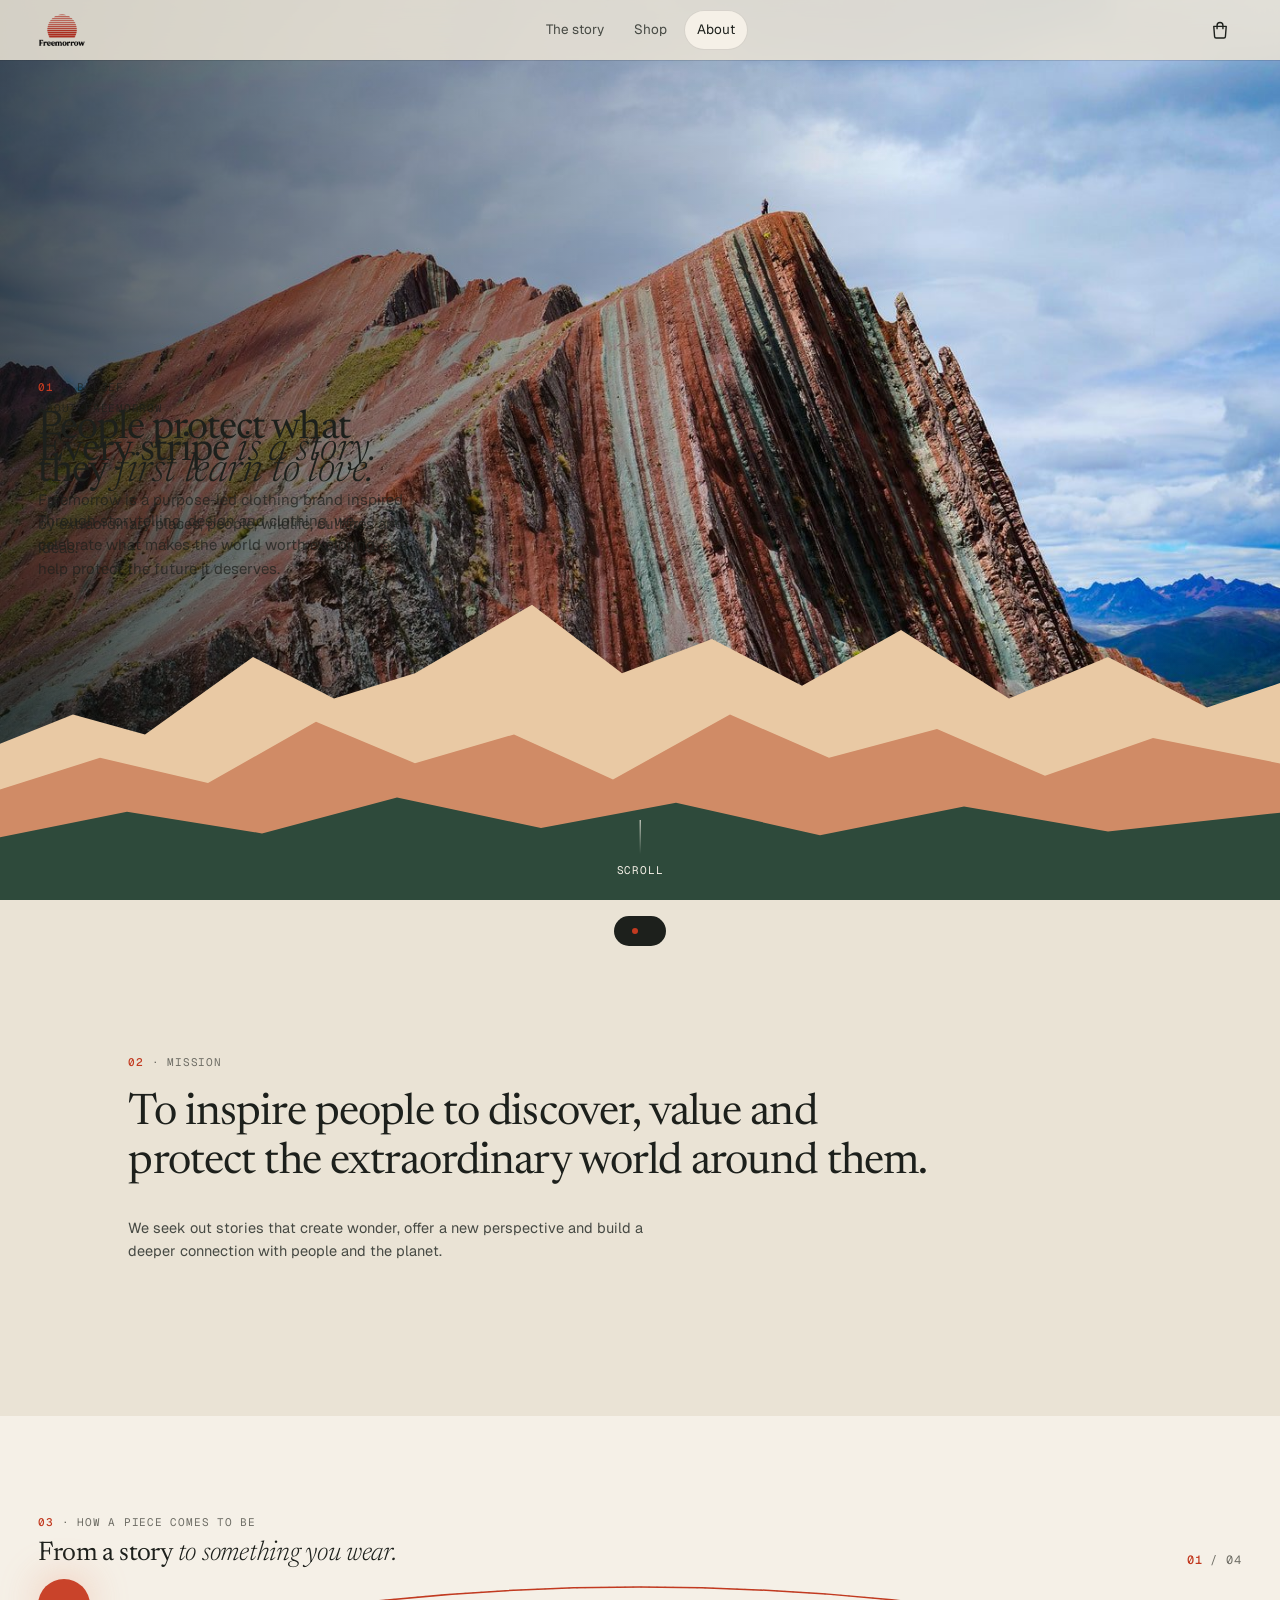
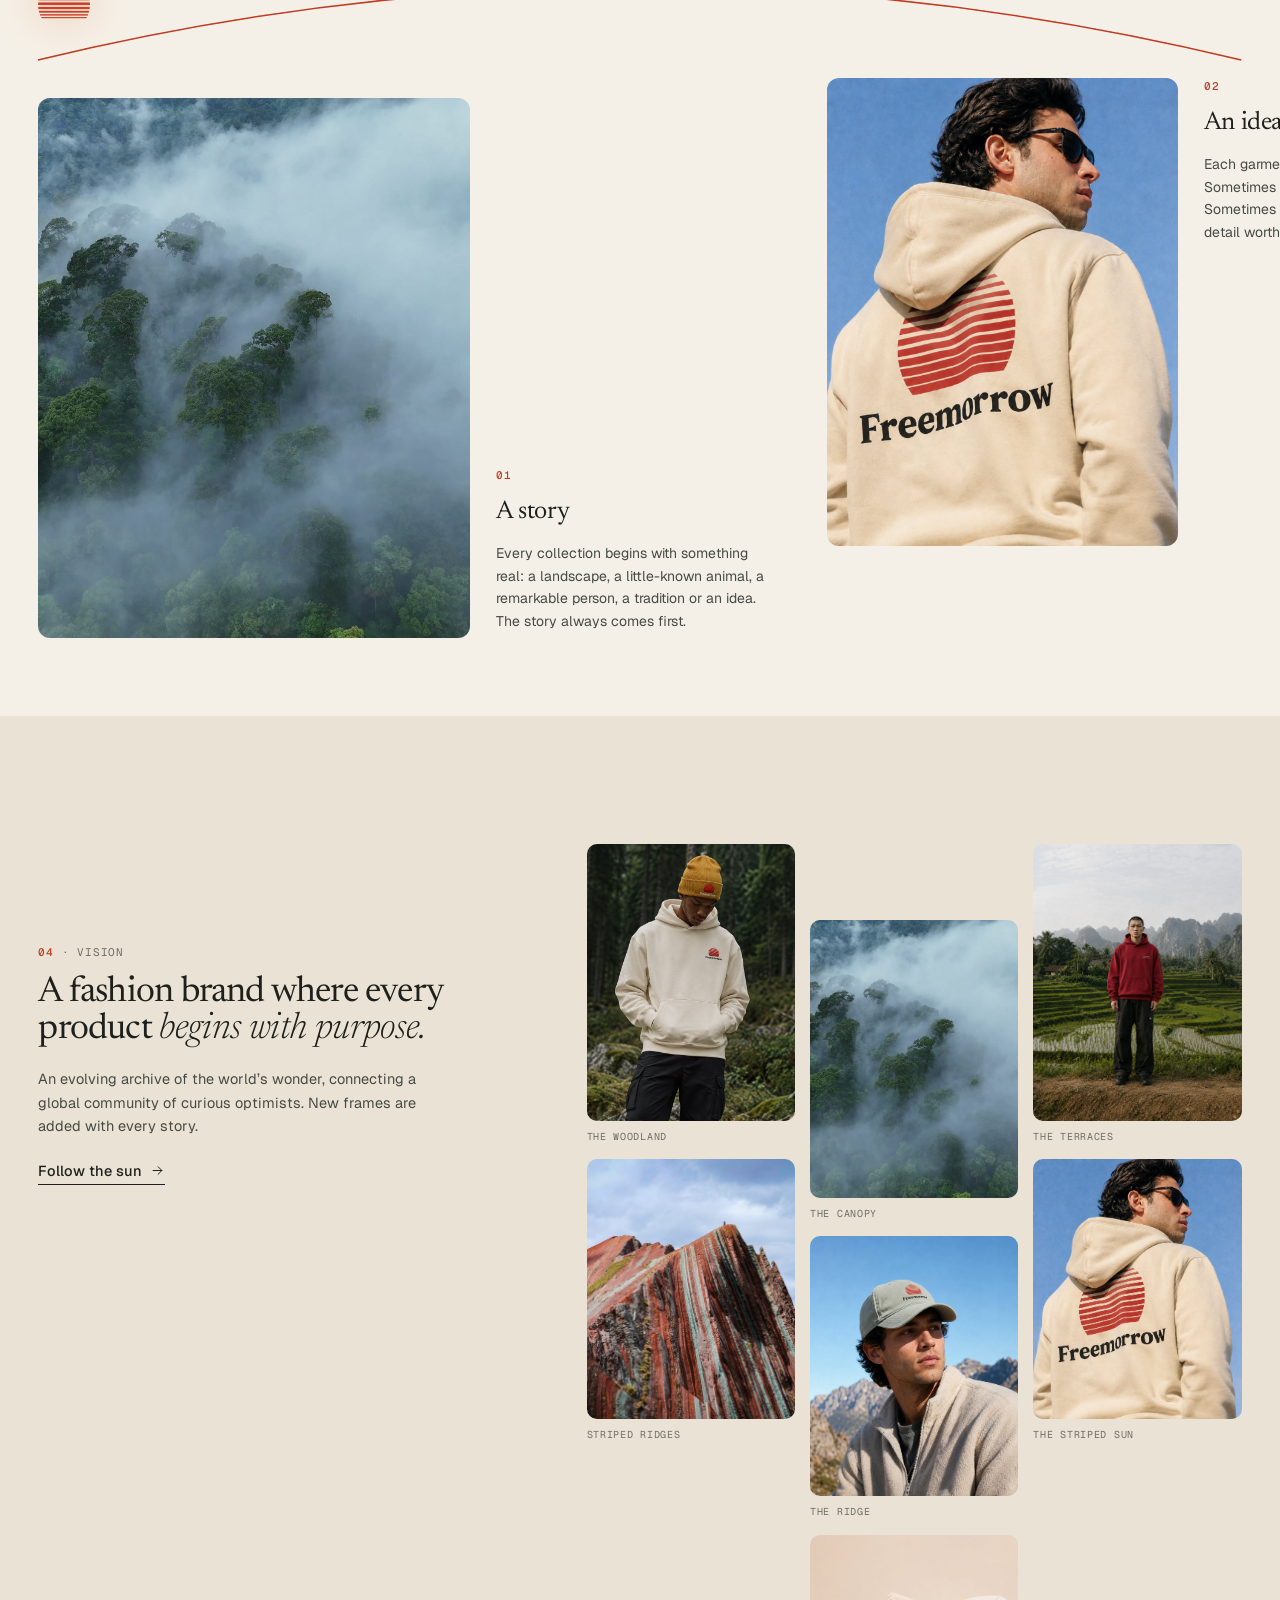
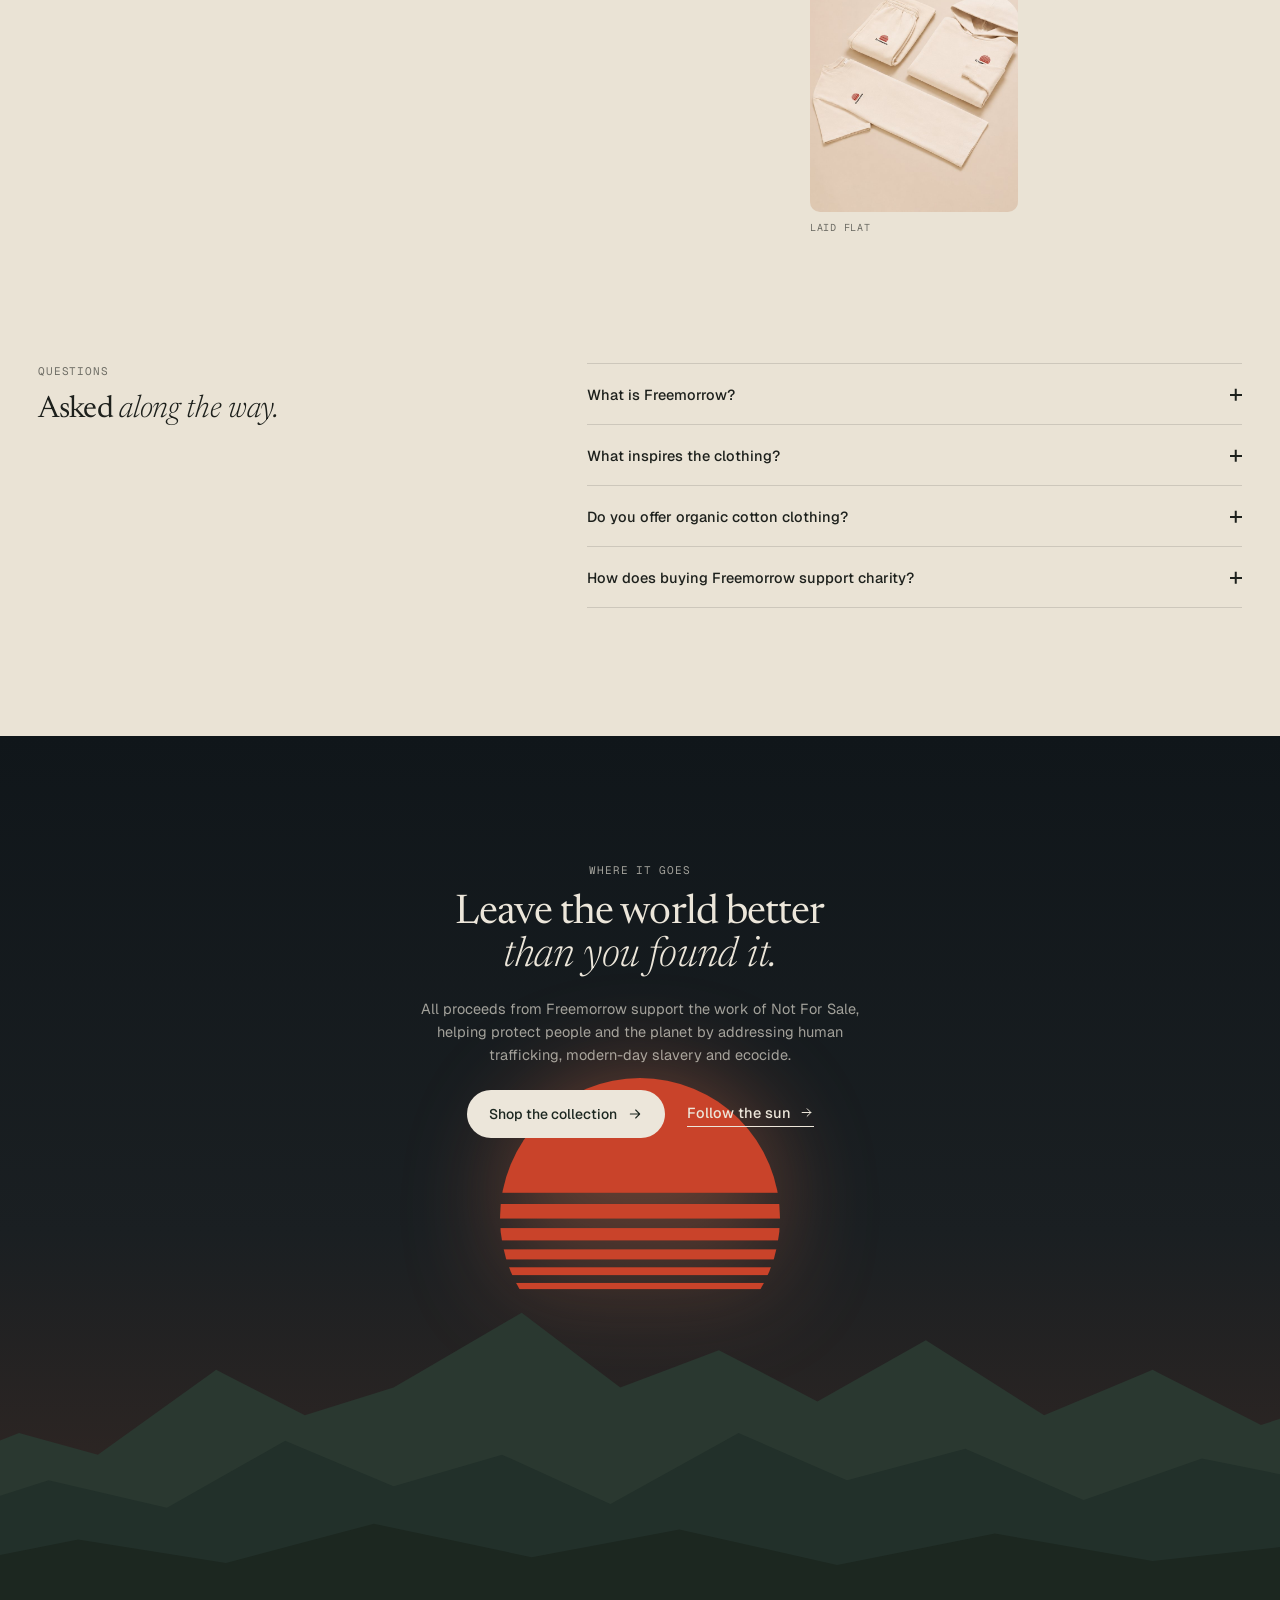
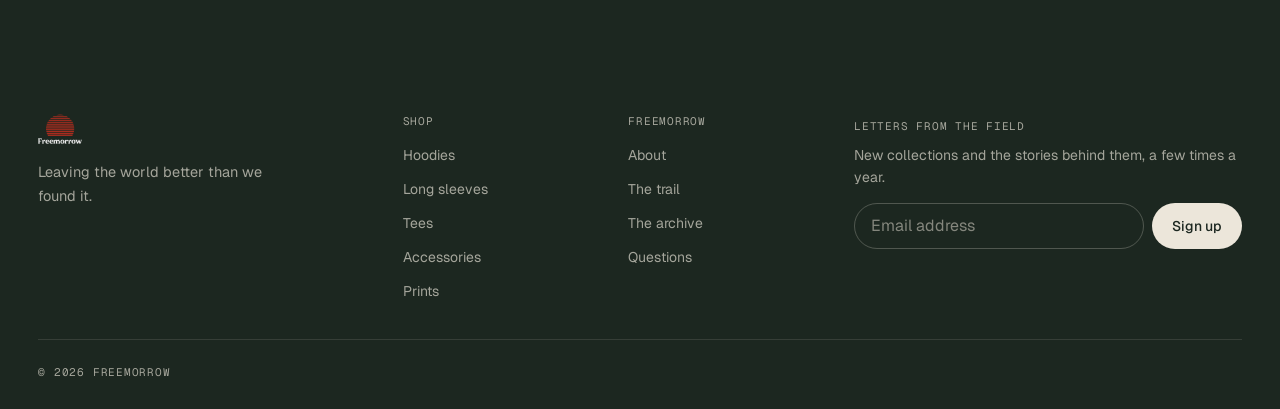
==== about.html @ 89492582 "Freemorrow theme concept: Follow the sun Story-led home page, Shop, Product and About pages as a sta" ====
<!doctype html>
<html lang="en">
<head>
<meta charset="utf-8">
<meta name="viewport" content="width=device-width, initial-scale=1">
<title>About — Freemorrow</title>
<meta name="description" content="Freemorrow: clothing inspired by extraordinary places, people, wildlife, cultures and ideas.">
<link rel="preconnect" href="https://fonts.googleapis.com">
<link rel="preconnect" href="https://fonts.gstatic.com" crossorigin>
<link href="https://fonts.googleapis.com/css2?family=Geist:wght@300..600&family=Geist+Mono:wght@400;500&family=Newsreader:ital,opsz,wght@0,6..72,400;1,6..72,300&display=swap" rel="stylesheet">
<link rel="stylesheet" href="css/store.css?v=1">
<link rel="stylesheet" href="css/kit.css?v=1">
<link rel="stylesheet" href="css/sunrise.css?v=1">
<link rel="stylesheet" href="css/pages.css?v=1">
</head>
<body data-page="about" data-own data-home="The story">
<main id="main"></main>
<script src="js/store.js?v=1" data-assets="assets/"></script>
<script src="js/details.js?v=1"></script>
<script src="js/kit.js?v=1"></script>
<script src="https://cdnjs.cloudflare.com/ajax/libs/gsap/3.12.5/gsap.min.js"></script>
<script src="https://cdnjs.cloudflare.com/ajax/libs/gsap/3.12.5/ScrollTrigger.min.js"></script>
<script src="js/about.js?v=1"></script>

</body>
</html>
---- css/store.css ----
/* Shared concept shop layer. Pages may override --fm-* tokens. */
:root{--fm-bg:#F4F1EC;--fm-tile:#E7E1D7;--fm-ink:#1C1917;--fm-ink-2:#44403C;--fm-mute:#625B53;--fm-rule:#D6D3D1;--fm-accent:#AB2D1F;--fm-ease:cubic-bezier(.76,0,.24,1);--fm-serif:'Instrument Serif','Times New Roman',serif;--fm-sans:'Geist',ui-sans-serif,system-ui,sans-serif;--fm-mono:'Geist Mono',ui-monospace,Menlo,monospace}
.fm-label{font-family:var(--fm-mono);font-size:12px;letter-spacing:.06em;text-transform:uppercase}
.fm-scrim{position:fixed;inset:0;z-index:180;background:rgba(15,19,17,.36);opacity:0;visibility:hidden;transition:opacity .6s,visibility 0s .6s}
.fm-scrim.open{opacity:1;visibility:visible;transition:opacity .6s}
.fm-drawer{position:fixed;top:0;right:0;bottom:0;z-index:190;width:min(500px,100vw);background:var(--fm-bg);color:var(--fm-ink);font-family:var(--fm-sans);display:flex;flex-direction:column;transform:translateX(100%);visibility:hidden;transition:transform .8s var(--fm-ease),visibility 0s .8s}
.fm-drawer.open{transform:none;visibility:visible;transition:transform .8s var(--fm-ease)}
.fm-drawer button{font:inherit;color:inherit;background:none;border:0;padding:0;cursor:pointer}
.fm-dhead{display:flex;justify-content:space-between;align-items:center;height:64px;padding:0 24px;border-bottom:1px solid var(--fm-rule);flex:none}
.fm-dhead .fm-x{min-height:44px;font-size:14px}
.fm-dbody{flex:1;overflow:auto;overscroll-behavior:contain}
.fm-main{position:relative;aspect-ratio:1;background:var(--fm-tile)}
.fm-main img{position:absolute;inset:0;width:100%;height:100%;object-fit:contain;padding:8%}
.fm-thumbs{display:flex;gap:8px;padding:12px 24px 0}
.fm-thumbs button{width:60px;aspect-ratio:1;background:var(--fm-tile);opacity:.55;transition:opacity .3s}
.fm-thumbs button[aria-pressed="true"]{opacity:1;box-shadow:inset 0 0 0 1px var(--fm-ink)}
.fm-thumbs img{width:100%;height:100%;object-fit:contain;padding:6px}
.fm-info{padding:24px}
.fm-info h2{margin:0;font-family:var(--fm-serif);font-weight:400;font-size:30px;line-height:1.05}
.fm-price{margin:6px 0 24px;color:var(--fm-ink-2)}
.fm-opt{margin:0 0 22px;border:0;padding:0}
.fm-opt legend{padding:0;margin-bottom:10px;display:flex;gap:8px}
.fm-opt legend span{color:var(--fm-mute);text-transform:none;letter-spacing:0;font-family:var(--fm-sans);font-size:13px}
.fm-sws{display:flex;gap:10px;flex-wrap:wrap}
.fm-sw{width:32px;height:32px;border-radius:50%;position:relative;box-shadow:inset 0 0 0 1px rgba(28,25,23,.16)}
.fm-sw::before{content:"";position:absolute;inset:-6px}
.fm-sw::after{content:"";position:absolute;inset:-5px;border-radius:50%;box-shadow:0 0 0 1px var(--fm-ink);opacity:0;transition:opacity .3s}
.fm-sw[aria-checked="true"]::after{opacity:1}
.fm-sizes{display:grid;grid-template-columns:repeat(auto-fill,minmax(60px,1fr));gap:6px}
.fm-sz{min-height:44px;font-size:13px;box-shadow:inset 0 0 0 1px var(--fm-rule);transition:.3s}
.fm-sz:hover{box-shadow:inset 0 0 0 1px var(--fm-ink)}
.fm-sz[aria-checked="true"]{background:var(--fm-ink);color:var(--fm-bg);box-shadow:none}
.fm-err{display:block;margin-top:8px;font-size:13px;color:var(--fm-accent);min-height:20px}
.fm-dfoot{padding:18px 24px 24px;border-top:1px solid var(--fm-rule);flex:none}
.fm-dfoot small{display:block;color:var(--fm-mute);font-size:13px;margin-bottom:16px}
.fm-btn{width:100%;min-height:52px;border-radius:999px;background:var(--fm-ink)!important;color:var(--fm-bg)!important;font-size:14px!important;font-weight:500;transition:background .4s!important}
.fm-btn:hover{background:var(--fm-accent)!important}
.fm-sub{display:flex;justify-content:space-between;font-size:15px;font-weight:500;margin-bottom:4px}
.fm-line{display:grid;grid-template-columns:72px 1fr auto;gap:14px;padding:18px 24px;border-bottom:1px solid var(--fm-rule)}
.fm-im{aspect-ratio:4/5;background:var(--fm-tile)}
.fm-im img{width:100%;height:100%;object-fit:contain;padding:6px}
.fm-line h4{margin:0 0 2px;font-size:14px;font-weight:500}
.fm-v{font-size:13px;color:var(--fm-mute)}
.fm-qty{display:inline-flex;align-items:center;margin-top:10px;box-shadow:inset 0 0 0 1px var(--fm-rule);border-radius:999px}
.fm-qty button{width:40px;height:40px;display:grid;place-items:center;font-family:var(--fm-mono)}
.fm-qty span{min-width:18px;text-align:center;font-family:var(--fm-mono);font-size:13px}
.fm-r{text-align:right;font-size:14px}
.fm-rm{display:block;margin-left:auto;margin-top:10px;font-size:12px!important;color:var(--fm-mute)!important;text-decoration:underline!important;min-height:24px}
.fm-empty{padding:72px 24px;text-align:center;color:var(--fm-mute)}
.fm-empty strong{display:block;font-family:var(--fm-serif);font-weight:400;font-size:28px;color:var(--fm-ink);margin-bottom:6px}
.fm-toast{position:fixed;left:50%;bottom:24px;z-index:200;transform:translate(-50%,calc(100% + 40px));background:var(--fm-ink);color:var(--fm-bg);padding:12px 18px;border-radius:999px;font:13px var(--fm-sans);display:flex;gap:10px;align-items:center;transition:transform .7s cubic-bezier(.16,1,.3,1)}
.fm-toast.show{transform:translate(-50%,0)}
.fm-toast i{width:6px;height:6px;border-radius:50%;background:var(--fm-accent)}
/* pairs well with: one complementary piece, in the product drawer and the bag */
.fm-pair:empty{display:none}
.fm-pair{padding-top:20px;border-top:1px solid var(--fm-rule)}
.fm-pair--bag{margin:0;padding:20px 24px}
.fm-pc{display:grid!important;grid-template-columns:56px 1fr auto;gap:14px;align-items:center;width:100%;margin-top:10px!important;padding:8px 14px 8px 8px!important;border-radius:10px;background:#FAF8F4!important;box-shadow:inset 0 0 0 1px rgba(28,25,23,.08);text-align:left;transition:box-shadow .3s}
.fm-pc:hover{box-shadow:inset 0 0 0 1px var(--fm-ink)}
.fm-pi{aspect-ratio:1;border-radius:6px;background:var(--fm-tile);overflow:hidden}
.fm-pi img{width:100%;height:100%;object-fit:contain;padding:4px}
.fm-pc b{display:block;font-weight:500;font-size:14px;line-height:1.3}
.fm-pc small{font-size:13px;color:var(--fm-mute)}
.fm-go{font-size:13px;text-decoration:underline;text-underline-offset:3px}
/* concept switcher, for reviewing the three directions side by side */
.fm-switch{position:fixed;right:16px;bottom:16px;z-index:170;display:flex;gap:2px;padding:4px;border-radius:999px;background:rgba(28,25,23,.82);backdrop-filter:blur(10px);-webkit-backdrop-filter:blur(10px);font:12px var(--fm-mono);letter-spacing:.04em}
.fm-switch a{color:rgba(244,241,236,.7);padding:0 12px;min-height:32px;display:inline-flex;align-items:center;border-radius:999px;text-decoration:none}
.fm-switch a[aria-current="page"]{background:#F4F1EC;color:#1C1917}
@media (prefers-reduced-motion:reduce){.fm-drawer,.fm-scrim,.fm-toast{transition-duration:.01ms!important}}
---- css/kit.css ----
/* Field Kit: unbleached canvas, a drafting grid, ink, one sun red. Small type; mono for every label. */
:root{
  --canvas:#EAE3D5;--paper:#F5F0E7;--ink:#1D201C;--ink-2:#474A44;--mute:#6F6E66;--rule:rgba(29,32,28,.14);
  --grid:rgba(29,32,28,.06);--tick:rgba(29,32,28,.34);--sun:#C23A20;--sun-2:#A92F18;
  --forest:#1C2720;--forest-2:#26352B;--on-dark:#ECE6DA;--on-dark-2:rgba(236,230,218,.66);
  --g:clamp(16px,3vw,44px);--hd:60px;--ease:cubic-bezier(.2,.7,.1,1);
  --sans:'Geist',ui-sans-serif,system-ui,sans-serif;--mono:'Geist Mono',ui-monospace,Menlo,monospace;--serif:'Newsreader',Georgia,serif;
  --fm-bg:#F5F0E7;--fm-tile:#EAE3D5;--fm-ink:#1D201C;--fm-ink-2:#474A44;--fm-mute:#6F6E66;--fm-rule:rgba(29,32,28,.14);--fm-accent:#C23A20;--fm-serif:'Geist',ui-sans-serif,system-ui,sans-serif;
}
*,*::before,*::after{box-sizing:border-box}
html{-webkit-text-size-adjust:100%;scroll-behavior:smooth;scroll-padding-top:calc(var(--hd) + 12px)}
body{margin:0;background:var(--canvas);color:var(--ink);font:400 14.5px/1.6 var(--sans);-webkit-font-smoothing:antialiased;text-rendering:optimizeLegibility}
img,video,svg{display:block;max-width:100%}
a{color:inherit;text-decoration:none}
button{font:inherit;color:inherit;background:none;border:0;padding:0;cursor:pointer}
:focus-visible{outline:2px solid var(--sun);outline-offset:3px;border-radius:4px}
.sr{position:absolute;width:1px;height:1px;overflow:hidden;clip:rect(0 0 0 0);white-space:nowrap}
.skip{position:fixed;left:12px;top:-60px;z-index:300;background:var(--ink);color:var(--paper);padding:10px 14px;border-radius:8px}
.skip:focus{top:12px}
.mono{font-family:var(--mono);font-size:11px;line-height:1.5;letter-spacing:.07em;text-transform:uppercase;color:var(--mute);margin:0}
.mono b{font-weight:500;color:var(--sun)}
h1,h2{font-weight:500;letter-spacing:-.028em;line-height:1.08;margin:10px 0 0;text-wrap:balance}
h1{font-size:clamp(26px,2.6vw,40px)}
h2{font-size:clamp(22px,2.1vw,32px)}
h1 em,h2 em,blockquote{font-family:var(--serif);font-weight:300;font-style:italic;letter-spacing:-.01em}
h1 em,h2 em{font-size:1.07em}
.lede{color:var(--ink-2);max-width:46ch;margin:0}
.btn{display:inline-flex;align-items:center;justify-content:center;gap:10px;min-height:48px;padding:0 22px;border-radius:999px;background:var(--ink);color:var(--paper);font-weight:500;font-size:14px;transition:background .3s,transform .3s var(--ease)}
.btn svg{width:16px;height:16px}
.btn:hover{background:var(--sun)}
.btn:active{transform:scale(.98)}
.tlink{display:inline-flex;align-items:center;gap:8px;font-weight:500;border-bottom:1px solid currentColor;padding-bottom:2px}
.tlink svg{width:15px;height:15px;transition:transform .3s var(--ease)}
.tlink:hover svg{transform:translateX(3px)}

/* header */
.hd{position:sticky;top:0;z-index:100;height:var(--hd);display:grid;grid-template-columns:1fr auto 1fr;align-items:center;gap:16px;padding:0 var(--g);background:rgba(234,227,213,.86);backdrop-filter:blur(12px) saturate(1.2);-webkit-backdrop-filter:blur(12px) saturate(1.2);transition:box-shadow .3s}
.hd.up{box-shadow:0 1px 0 var(--rule)}
.logo{display:inline-flex;align-items:center;gap:9px;font-weight:600;letter-spacing:-.02em;font-size:15px;justify-self:start;min-height:44px}
.logo img{width:48px;height:auto}
.nav{display:flex;gap:4px}
.nav a{display:inline-flex;align-items:center;min-height:40px;padding:0 13px;border-radius:999px;font-size:13.5px;color:var(--ink-2);transition:background .25s,color .25s}
.nav a:hover{color:var(--ink);background:rgba(29,32,28,.06)}
.nav a[aria-current]{color:var(--ink);background:var(--paper);box-shadow:inset 0 0 0 1px var(--rule)}
.hd-r{justify-self:end;display:flex;align-items:center;gap:14px}
.bag-b{position:relative;display:grid;place-items:center;width:44px;height:44px;border-radius:50%;transition:background .25s}
.bag-b:hover{background:rgba(29,32,28,.07)}
.bag-b svg{width:22px;height:22px}
.bag-b .count{position:absolute;top:5px;right:3px;min-width:17px;height:17px;padding:0 4px;border-radius:999px;background:var(--sun);color:#fff;font:500 10px/17px var(--mono);text-align:center;transition:transform .3s var(--ease)}
.bag-b[data-n="0"] .count{transform:scale(0)}
.bag-b.bump .count{animation:bump .5s var(--ease)}
@keyframes bump{40%{transform:scale(1.35)}}
@media (max-width:760px){.logo img{width:42px}.hd{grid-template-columns:auto 1fr auto}.nav{justify-self:center}.nav a{padding:0 10px}}

/* the drafting surface: canvas, grid and rulers */
.surface{position:relative;background-color:var(--canvas);background-image:linear-gradient(var(--grid) 1px,transparent 1px),linear-gradient(90deg,var(--grid) 1px,transparent 1px);background-size:24px 24px;background-position:-1px -1px}
.surface::before,.surface::after{content:"";position:absolute;pointer-events:none}
.surface::before{left:0;right:0;top:0;height:10px;background:repeating-linear-gradient(90deg,var(--tick) 0 1px,transparent 1px 24px) 0 0/100% 10px no-repeat,repeating-linear-gradient(90deg,var(--tick) 0 1px,transparent 1px 6px) 0 0/100% 5px no-repeat}
.surface::after{top:0;bottom:0;left:0;width:10px;background:repeating-linear-gradient(180deg,var(--tick) 0 1px,transparent 1px 24px) 0 0/10px 100% no-repeat,repeating-linear-gradient(180deg,var(--tick) 0 1px,transparent 1px 6px) 0 0/5px 100% no-repeat}

/* the table */
.kt{display:grid;grid-template-columns:repeat(24,minmax(0,1fr));gap:clamp(18px,2vw,34px) clamp(6px,.8vw,14px);padding:clamp(28px,3vw,48px) var(--g) clamp(24px,2.6vw,40px)}
.it{position:relative;grid-column:span var(--span);display:flex;flex-direction:column;justify-content:flex-end}
.it-im{display:grid;place-items:center;aspect-ratio:1;border-radius:10px}
.it-im img{width:calc(var(--s) * 100%);height:calc(var(--s) * 100%);object-fit:contain;filter:drop-shadow(0 1px 1px rgba(60,44,28,.16)) drop-shadow(0 6px 8px rgba(60,44,28,.08));transition:transform .55s var(--ease),filter .55s var(--ease),opacity .45s}
.it-l{display:grid;grid-template-columns:auto 1fr auto;align-items:center;gap:3px 8px;margin-top:6px;padding-top:7px;border-top:1px solid var(--rule);font-family:var(--mono);font-size:11px;letter-spacing:.04em;text-transform:uppercase;color:var(--ink);transition:opacity .45s}
.it-l b{font-weight:500;color:var(--sun)}
.it-l .nm{grid-column:1/-1;grid-row:2;min-width:0;text-wrap:balance;font-family:var(--sans);font-size:13px;letter-spacing:0;text-transform:none;line-height:1.35}
.it-l em{grid-column:3;grid-row:1}
.it-c{grid-column:2;grid-row:1;display:flex;flex-wrap:wrap;margin:-5px 0}
.it-c button{width:22px;height:22px;display:grid;place-items:center}
.it-c button::before{content:"";width:10px;height:10px;border-radius:50%;background:var(--c);box-shadow:inset 0 0 0 1px rgba(0,0,0,.16);transition:box-shadow .25s,transform .3s var(--ease)}
.it-c button:hover::before{transform:scale(1.2)}
.it-c button[aria-checked="true"]::before{box-shadow:inset 0 0 0 1px rgba(0,0,0,.16),0 0 0 2px var(--canvas),0 0 0 3px var(--ink)}
.it-l em{font-style:normal;color:var(--mute);justify-self:end}
.it-q{position:absolute;top:6px;right:6px;width:36px;height:36px;border-radius:50%;display:grid;place-items:center;background:var(--paper);box-shadow:0 0 0 1px var(--rule);opacity:0;transform:translateY(4px);transition:opacity .3s,transform .4s var(--ease),background .25s,color .25s}
.it-q svg{width:16px;height:16px}
.it-q:hover{background:var(--ink);color:var(--paper)}
.it:hover .it-q,.it-q:focus-visible{opacity:1;transform:none}
@media (hover:hover){
  .it:hover .it-im img{transform:translateY(-8px);filter:drop-shadow(0 2px 2px rgba(60,44,28,.12)) drop-shadow(0 22px 22px rgba(60,44,28,.16))}
  .kt:has(.it:hover) .it:not(:hover) .it-im img{opacity:.55}
}
@media (hover:none){.it-q{opacity:1;transform:none;width:40px;height:40px;top:2px;right:2px}}
/* filtered out: the piece leaves its shadow behind */
.it.off .it-im img{filter:brightness(0) opacity(.075)!important;transform:none!important}
.it.off .it-l{opacity:.28}
.it.off .it-q{display:none}
@media (max-width:1000px){.kt{grid-template-columns:repeat(3,minmax(0,1fr))}.it{grid-column:auto}}
@media (max-width:600px){.kt{grid-template-columns:repeat(3,minmax(0,1fr));gap:20px 8px;padding-left:18px;padding-right:var(--g)}.it-im img{width:calc((var(--s) * .45 + .55) * 100%);height:calc((var(--s) * .45 + .55) * 100%)}.it-q,.it-c{display:none}.it-l{font-size:10px;gap:2px 4px}.it-l .nm{font-size:12px;line-height:1.3}}

/* home: hero */
.hero-t{display:grid;grid-template-columns:minmax(0,1.3fr) minmax(0,1fr);align-items:end;gap:24px 48px;padding:clamp(24px,3.4vw,52px) var(--g) clamp(8px,1.4vw,18px)}
.hero-t .lede{justify-self:end}
.hero .surface{border-top:1px solid var(--rule);border-bottom:1px solid var(--rule)}
.hero-b{display:flex;justify-content:space-between;gap:16px;padding:14px var(--g) 0}
.hero-b a{display:inline-flex;align-items:center;gap:8px;color:var(--ink);min-height:32px}
.hero-b svg{width:14px;height:14px;transform:rotate(90deg)}
@media (max-width:760px){.hero-t{grid-template-columns:1fr}.hero-t .lede{justify-self:start}.hero-b span{display:none}}

/* home: the trail */
.trail{position:relative;display:grid;grid-template-columns:minmax(0,1fr) minmax(0,1fr);margin-top:clamp(64px,8vw,120px);background:var(--forest);color:var(--on-dark)}
.trail .mono{color:var(--on-dark-2)}
.trail .mono b{color:#F08A6E}
.trail-map{position:sticky;top:var(--hd);height:calc(100vh - var(--hd));height:calc(100svh - var(--hd));overflow:hidden;border-right:1px solid rgba(236,230,218,.1)}
.trail-map svg{width:100%;height:100%}
.topo .c{fill:none;stroke:rgba(236,230,218,.16);stroke-width:.8}
.topo .c5{stroke:rgba(236,230,218,.32);stroke-width:1.1}
.route-bg{fill:none;stroke:rgba(236,230,218,.4);stroke-width:1.6;stroke-dasharray:2 7;stroke-linecap:round}
.route{fill:none;stroke:#F08A6E;stroke-width:2.6;stroke-linecap:round}
.wpt circle{fill:var(--forest);stroke:rgba(236,230,218,.55);stroke-width:1.5;transition:fill .4s,stroke .4s}
.wpt text{font:500 11px var(--mono);letter-spacing:.08em;text-transform:uppercase;fill:rgba(236,230,218,.6);transition:fill .4s}
.wpt.on circle{fill:#F08A6E;stroke:#F08A6E}
.wpt.on text{fill:var(--on-dark)}
.me circle{fill:var(--on-dark)}
.me .halo{fill:rgba(240,138,110,.25)}
@media (prefers-reduced-motion:no-preference){.me .halo{animation:halo 2.4s ease-out infinite}}
@keyframes halo{from{r:6;opacity:1}to{r:22;opacity:0}}
.map-k{position:absolute;left:24px;right:24px;bottom:20px;display:flex;justify-content:space-between;gap:12px}
.trail-l{padding:0 var(--g)}
.trail-h{padding:clamp(56px,7vw,110px) 0 clamp(24px,3vw,40px);max-width:520px}
.trail-h p:last-child{color:var(--on-dark-2);margin:14px 0 0}
.wp{min-height:88vh;padding:clamp(28px,4vw,60px) 0;border-top:1px solid rgba(236,230,218,.12);max-width:560px}
.wp-im{margin:16px 0 0;aspect-ratio:4/5;border-radius:6px;overflow:hidden;background:var(--forest-2)}
.wp:first-of-type .wp-im{aspect-ratio:16/10}
.wp-im img,.wp-im video{width:100%;height:100%;object-fit:cover}
.wp blockquote{margin:22px 0 0;font-size:clamp(20px,1.7vw,25px);line-height:1.3;text-wrap:balance}
.wp > p:not(.mono){color:var(--on-dark-2);margin:10px 0 0;max-width:48ch}
.worn{list-style:none;margin:22px 0 0;padding:0;border-top:1px solid rgba(236,230,218,.12)}
.worn li{display:flex;align-items:center;gap:12px;border-bottom:1px solid rgba(236,230,218,.12)}
.worn a{flex:1;display:flex;align-items:center;gap:14px;min-height:72px}
.worn .th{width:56px;height:56px;border-radius:6px;background:var(--canvas);display:grid;place-items:center;flex:none}
.worn .th img{width:84%;height:84%;object-fit:contain}
.worn b{display:block;font-weight:500}
.worn small{color:var(--on-dark-2);font-size:13px}
.add{width:40px;height:40px;border-radius:50%;display:grid;place-items:center;box-shadow:inset 0 0 0 1px rgba(236,230,218,.3);transition:background .25s,color .25s}
.add svg{width:16px;height:16px}
.add:hover{background:var(--on-dark);color:var(--forest)}
.trail-bar{display:none}
@media (max-width:900px){
  .trail{grid-template-columns:1fr}
  .trail-map{display:none}
  .trail-bar{display:block;position:sticky;top:var(--hd);z-index:5;height:46px;background:rgba(28,39,32,.94);backdrop-filter:blur(8px);-webkit-backdrop-filter:blur(8px);border-bottom:1px solid rgba(236,230,218,.12)}
  .trail-bar::before{content:"";position:absolute;left:var(--g);right:calc(var(--g) + 150px);top:50%;border-top:1px dashed rgba(236,230,218,.35)}
  .trail-bar i{position:absolute;left:var(--g);right:calc(var(--g) + 150px);top:calc(50% - 1px);height:2px;background:#F08A6E;transform-origin:0 50%;transform:scaleX(0)}
  .trail-bar span{position:absolute;top:calc(50% - 4px);left:calc(var(--g) + (100% - 2 * var(--g) - 150px) * var(--i) / 3 - 4px);width:8px;height:8px;border-radius:50%;background:var(--forest);box-shadow:0 0 0 1.5px rgba(236,230,218,.55)}
  .trail-bar b{position:absolute;right:var(--g);top:50%;transform:translateY(-50%);color:var(--on-dark)!important;font-weight:400;width:138px;text-align:right;white-space:nowrap;overflow:hidden;text-overflow:ellipsis}
  .wp{min-height:0;max-width:none}
}

/* home: field notes and the tag */
.notes{display:grid;grid-template-columns:minmax(0,1fr) minmax(0,1fr);align-items:center;gap:40px;padding:clamp(72px,9vw,140px) var(--g);max-width:1280px;margin:0 auto}
.notes-t{max-width:480px}
.notes-t p:not(.mono){color:var(--ink-2);margin:16px 0 22px}
.tag-wrap{position:relative;display:grid;justify-items:center;perspective:1400px;transform-origin:50% 0}
@media (prefers-reduced-motion:no-preference){.tag-wrap{animation:sway 7s ease-in-out infinite}}
@keyframes sway{0%,100%{transform:rotate(-1.6deg)}50%{transform:rotate(1.6deg)}}
.string{width:40px;height:96px;margin-bottom:-26px;position:relative;z-index:2}
.string path{fill:none;stroke:var(--ink-2);stroke-width:1.2}
.tag{position:relative;width:min(300px,78vw);aspect-ratio:300/450;transform-style:preserve-3d;transition:transform 1s var(--ease);text-align:left}
.tag[aria-pressed="true"]{transform:rotateY(180deg)}
.tag-f,.tag-b{position:absolute;inset:0;display:flex;flex-direction:column;gap:14px;padding:64px 28px 26px;border-radius:12px;backface-visibility:hidden;-webkit-backface-visibility:hidden;clip-path:polygon(18% 0,82% 0,100% 9%,100% 100%,0 100%,0 9%);-webkit-mask:radial-gradient(circle 9px at 50% 30px,transparent 96%,#000 100%);mask:radial-gradient(circle 9px at 50% 30px,transparent 96%,#000 100%);box-shadow:0 30px 50px -20px rgba(40,30,20,.35)}
.tag-f{background:var(--paper)}
.tag-f img{width:54px;height:auto;margin-bottom:6px}
.tag-f .q{font-family:var(--serif);font-style:italic;font-weight:300;font-size:30px;line-height:1.12;letter-spacing:-.01em;color:var(--ink);margin-top:auto}
.tag-b{background:var(--sun);color:#fff;transform:rotateY(180deg)}
.tag-b .mono{color:rgba(255,255,255,.75)}
.tag-b .t{font-size:16px;line-height:1.5;margin-top:auto}
.tag-k{display:inline-flex;align-items:center;gap:6px;padding-top:14px;border-top:1px dashed currentColor}
.tag-b .tag-k{color:#fff}
.tag-k svg{width:12px;height:12px}
@media (max-width:820px){.notes{grid-template-columns:1fr}.tag-wrap{margin-top:8px}}

/* home: the contact sheet */
.sheet{padding:clamp(64px,8vw,120px) var(--g);background:var(--paper);border-top:1px solid var(--rule)}
.sheet-h{display:grid;grid-template-columns:minmax(0,1fr) minmax(0,1fr);gap:16px 48px;align-items:end;margin-bottom:clamp(28px,4vw,56px)}
.sheet-h .mono{grid-column:1/-1}
.sheet-h h2{margin:0}
.sheet-h p:last-child{color:var(--ink-2);margin:0;max-width:44ch;justify-self:end}
.strips{display:grid;gap:clamp(18px,2.4vw,32px)}
.strip{position:relative;display:grid;grid-template-columns:repeat(3,minmax(0,1fr));gap:10px;padding:30px 12px;background:#161614;border-radius:3px;transform:rotate(var(--r));box-shadow:0 18px 30px -18px rgba(0,0,0,.45)}
.strip::before,.strip::after{content:"";position:absolute;left:0;right:0;height:12px;background:url("data:image/svg+xml,%3Csvg xmlns='http://www.w3.org/2000/svg' width='18' height='12'%3E%3Crect x='5' y='3' width='8' height='6' rx='1.6' fill='%23F5F0E7'/%3E%3C/svg%3E") repeat-x;opacity:.9}
.strip::before{top:6px}.strip::after{bottom:6px}
.edge{position:absolute;left:16px;top:18px;font-size:8.5px;color:#E3A33C;letter-spacing:.2em;opacity:.85;white-space:nowrap}
.fr{position:relative;display:block;aspect-ratio:3/2;overflow:visible;margin-top:8px}
.fr img{width:100%;height:100%;object-fit:cover;filter:saturate(.92) contrast(1.02);transition:filter .4s}
.fr:hover img{filter:saturate(1.08)}
.fr .cap{position:absolute;left:0;right:0;bottom:-28px;display:flex;align-items:center;gap:8px;color:rgba(255,255,255,.62);font-size:12px;white-space:nowrap;overflow:hidden;text-overflow:ellipsis;transition:color .3s}
.fr .cap b{color:#E3A33C!important;font-size:9.5px}
.fr:hover .cap{color:#fff}
.grease{position:absolute;inset:-14% -10%;width:120%;height:128%;pointer-events:none;overflow:visible}
.grease path{fill:none;stroke:var(--sun);stroke-width:3.2;stroke-linecap:round;stroke-dasharray:560;stroke-dashoffset:560;transition:stroke-dashoffset 1.3s var(--ease) .2s}
.fr.in .grease path{stroke-dashoffset:0}
@media (prefers-reduced-motion:reduce){.grease path{stroke-dashoffset:0;transition:none}}
@media (max-width:760px){
  .sheet-h{grid-template-columns:1fr}.sheet-h p:last-child{justify-self:start}
  .strips{margin:0 calc(var(--g) * -1);padding:0 var(--g);overflow-x:auto;grid-auto-flow:column;grid-auto-columns:min(560px,150vw);scroll-snap-type:x mandatory;scrollbar-width:none;padding-bottom:16px}
  .strips::-webkit-scrollbar{display:none}
  .strip{transform:none;scroll-snap-align:start}
}

/* home: the packing list */
.pack{display:grid;grid-template-columns:minmax(0,1fr) minmax(0,1fr);gap:clamp(24px,4vw,64px);align-items:center;padding:clamp(72px,9vw,130px) var(--g);max-width:1320px;margin:0 auto}
.pack-im{margin:0;border-radius:6px;overflow:hidden;aspect-ratio:1}
.pack-im img{width:100%;height:100%;object-fit:cover}
.slip{background:var(--paper);padding:clamp(24px,3vw,40px);border-radius:4px;box-shadow:0 1px 0 var(--rule),0 24px 40px -28px rgba(40,30,20,.35);-webkit-mask:radial-gradient(circle 5px at 8px 0,transparent 95%,#000) 0 0/16px 100% repeat-x;mask:radial-gradient(circle 5px at 8px 0,transparent 95%,#000) 0 0/16px 100% repeat-x}
.slip-h p:last-child{color:var(--ink-2);margin:10px 0 18px}
.pl{list-style:none;margin:0 0 24px;padding:0}
.pl button{display:flex;align-items:center;gap:12px;width:100%;min-height:42px;text-align:left;font-size:14px;border-bottom:1px dashed var(--rule)}
.pl .box{width:18px;height:18px;border-radius:4px;box-shadow:inset 0 0 0 1.5px var(--ink-2);display:grid;place-items:center;flex:none;transition:background .25s,box-shadow .25s}
.pl .box svg{width:13px;height:13px;color:#fff;opacity:0;transform:scale(.6);transition:opacity .25s,transform .3s var(--ease)}
.pl .on .box{background:var(--sun);box-shadow:none}
.pl .on .box svg{opacity:1;transform:none}
.pl .on .n{text-decoration:line-through;text-decoration-color:var(--sun);text-decoration-thickness:1.5px}
.pl .dots{flex:1;border-bottom:1px dotted var(--tick);transform:translateY(-4px)}
.pl .p{font-family:var(--mono);font-size:12px;color:var(--ink-2)}
.pl button:hover .n{color:var(--sun)}
@media (max-width:820px){.pack{grid-template-columns:1fr}.pack-im{aspect-ratio:4/3}}

/* footer */
.ft{display:grid;grid-template-columns:1.2fr .7fr .7fr 1.4fr;gap:32px;padding:clamp(48px,6vw,80px) var(--g) 28px;background:var(--forest);color:var(--on-dark)}
.ft .mono{color:var(--on-dark-2)}
.ft-mark{width:44px;height:auto}
.ft-a p{color:var(--on-dark-2);max-width:26ch;margin:14px 0 0}
.ft-c{display:flex;flex-direction:column;gap:2px}
.ft-c b{margin-bottom:8px;font-weight:400}
.ft-c a{min-height:32px;display:flex;align-items:center;color:var(--on-dark-2);font-size:14px;transition:color .25s}
.ft-c a:hover{color:var(--on-dark)}
.ft-n p{color:var(--on-dark-2);margin:8px 0 14px;font-size:14px}
.ft-in{display:flex;gap:8px}
.ft-in input{flex:1;min-width:0;height:46px;padding:0 16px;border-radius:999px;border:1px solid rgba(236,230,218,.25);background:transparent;color:var(--on-dark);font:inherit;font-size:16px}
.ft-in input::placeholder{color:rgba(236,230,218,.5)}
.ft-in button{height:46px;padding:0 20px;border-radius:999px;background:var(--on-dark);color:var(--forest);font-weight:500;font-size:14px}
.ft-in button:hover{background:#F08A6E}
.ft-l{grid-column:1/-1;display:flex;justify-content:space-between;gap:16px;padding-top:24px;border-top:1px solid rgba(236,230,218,.12)}
.ft-l a{min-height:32px;display:inline-flex;align-items:center;color:var(--on-dark)}
.ft-l a:hover{color:#F08A6E}
@media (max-width:900px){.ft{grid-template-columns:1fr 1fr}.ft-a,.ft-n{grid-column:1/-1}}

/* shop */
.shop-h{display:flex;justify-content:space-between;align-items:flex-end;flex-wrap:wrap;gap:20px 32px;padding:clamp(24px,3.4vw,52px) var(--g) 18px}
.ctrl{display:flex;flex-wrap:wrap;gap:10px 16px;align-items:center}
.chips{display:flex;flex-wrap:wrap;gap:6px}
.chips button,.seg button{min-height:38px;padding:0 14px;border-radius:999px;font-size:13px;box-shadow:inset 0 0 0 1px var(--rule);transition:background .25s,color .25s,box-shadow .25s}
.chips button i{font-style:normal;font-family:var(--mono);font-size:10.5px;color:var(--mute);margin-left:3px}
.chips button:hover,.seg button:hover{box-shadow:inset 0 0 0 1px var(--ink-2)}
.chips button[aria-pressed="true"],.seg button[aria-pressed="true"]{background:var(--ink);color:var(--paper);box-shadow:none}
.chips button[aria-pressed="true"] i{color:rgba(245,240,231,.6)}
.seg{display:inline-flex;gap:2px;padding:3px;border-radius:999px;box-shadow:inset 0 0 0 1px var(--rule)}
.seg button{box-shadow:none;min-height:34px}
.shop-t{border-top:1px solid var(--rule);border-bottom:1px solid var(--rule)}
.shop-n{padding:14px var(--g) 0}
.shop-l{padding:0 var(--g)}
.inv{width:100%;border-collapse:collapse;font-size:14px}
.inv th{font:400 11px var(--mono);letter-spacing:.07em;text-transform:uppercase;color:var(--mute);text-align:left;padding:12px 10px;border-bottom:1px solid var(--ink)}
.inv .sort{font:inherit;letter-spacing:inherit;text-transform:inherit;color:var(--ink);display:inline-flex;gap:6px;min-height:32px;align-items:center}
.inv .sort::after{content:"↕";color:var(--mute)}
.inv th[aria-sort="ascending"] .sort::after{content:"↑";color:var(--sun)}
.inv th[aria-sort="descending"] .sort::after{content:"↓";color:var(--sun)}
.inv td{padding:10px;border-bottom:1px solid var(--rule);vertical-align:middle}
.inv tbody tr{transition:background .25s}
.inv tbody tr:hover{background:rgba(245,240,231,.7)}
.inv .no{color:var(--sun);width:48px}
.inv .pc a{display:flex;align-items:center;gap:14px;min-height:64px}
.inv .th{width:60px;height:60px;border-radius:6px;background:var(--paper);display:grid;place-items:center;flex:none}
.inv .th img{width:86%;height:86%;object-fit:contain}
.inv .pc b{display:block;font-weight:500}
.inv small{color:var(--mute);font-size:12.5px}
.inv .dots{display:flex;gap:4px;margin-bottom:2px}
.inv .dots i{width:12px;height:12px;border-radius:50%;background:var(--c);box-shadow:inset 0 0 0 1px rgba(0,0,0,.12)}
.inv .fb{color:var(--ink-2);max-width:240px;font-size:13px}
.inv .wt{font-size:12px;color:var(--ink-2);white-space:nowrap}
.inv .pr{font-weight:500;white-space:nowrap}
.inv .ad{text-align:right}
.pk{min-height:40px;padding:0 16px;border-radius:999px;box-shadow:inset 0 0 0 1px var(--ink);font-size:13px;font-weight:500;white-space:nowrap;transition:background .25s,color .25s}
.pk:hover{background:var(--ink);color:var(--paper)}
@media (max-width:900px){.inv .fb,.inv th:nth-child(5){display:none}}
@media (max-width:700px){
  .inv thead{display:none}
  .inv,.inv tbody{display:block}
  .inv tr{display:grid;grid-template-columns:auto 1fr auto;grid-template-areas:"pc pc pr" "cl sz ad";gap:2px 12px;padding:12px 0;border-bottom:1px solid var(--rule)}
  .inv tr[hidden]{display:none}
  .inv td{border:0;padding:0}
  .inv .no,.inv .wt{display:none}
  .inv .pc{grid-area:pc}.inv .pr{grid-area:pr;align-self:center}.inv .cl{grid-area:cl;display:flex;align-items:center;gap:8px}.inv .cl small{display:none}.inv .szr{grid-area:sz;align-self:center;font-size:13px;color:var(--ink-2)}.inv .ad{grid-area:ad}
}

/* product: the specimen sheet */
.crumb{display:flex;gap:10px;padding:18px var(--g) 0}
.crumb a{min-height:32px;display:inline-flex;align-items:center;color:var(--ink-2)}
.crumb a:hover{color:var(--sun)}
.crumb [aria-current]{color:var(--ink)}
.crumb span{display:inline-flex;align-items:center}
.spec{display:grid;grid-template-columns:minmax(0,1.45fr) minmax(320px,1fr);gap:clamp(24px,3.5vw,56px);padding:14px var(--g) 0;align-items:start}
.spec-s{border:1px solid var(--rule);border-radius:6px;overflow:hidden;padding:clamp(28px,4vw,56px) 0 18px}
.spec-f{position:relative;width:52%;margin:0 auto;aspect-ratio:1}
.spec-f > img{width:100%;height:100%;object-fit:contain;filter:drop-shadow(0 2px 2px rgba(60,44,28,.14)) drop-shadow(0 16px 18px rgba(60,44,28,.1))}
.ann{position:absolute;top:var(--y);display:flex;align-items:center;height:0;transition:opacity .4s}
.ann.r{left:var(--x);right:-7%}
.ann.l{right:calc(100% - var(--x));left:-7%;flex-direction:row-reverse}
.ann i{flex:none;width:18px;height:18px;margin:0 -9px;border-radius:50%;background:var(--sun);color:#fff;font:500 10px/18px var(--mono);text-align:center;font-style:normal;position:relative;z-index:1;box-shadow:0 0 0 3px rgba(194,58,32,.18)}
.ann::before{content:"";position:absolute;left:0;right:0;top:0;border-top:1px dashed var(--ink-2);opacity:.6}
.ann .lab{position:absolute;top:0;transform:translateY(-50%);width:max-content;max-width:132px;font-family:var(--mono);font-size:10px;line-height:1.35;letter-spacing:.05em;text-transform:uppercase;background:var(--canvas);padding:3px 6px;border-radius:3px}
.ann.r .lab{left:100%}
.ann.l .lab{right:100%;text-align:right}
.spec-f.back .ann{opacity:0;pointer-events:none}
.spec-tools{display:flex;justify-content:space-between;align-items:center;gap:12px;padding:20px 20px 0}
.legend{display:none}
.field{margin-top:24px}
.field-r{display:grid;grid-template-columns:repeat(auto-fill,minmax(200px,1fr));gap:10px;margin-top:12px}
.field figure{position:relative;margin:0;aspect-ratio:4/5;border-radius:6px;overflow:hidden}
.field img{width:100%;height:100%;object-fit:cover}
.field figcaption{position:absolute;left:10px;bottom:10px;padding:4px 9px;border-radius:999px;background:rgba(245,240,231,.92);color:var(--ink);font-size:10px}
.spec-r{position:sticky;top:calc(var(--hd) + 16px)}
.htag{position:relative;background:var(--paper);border-radius:10px;padding:46px 26px 24px;box-shadow:0 1px 0 var(--rule),0 24px 44px -30px rgba(40,30,20,.4);clip-path:polygon(0 22px,22px 0,calc(100% - 22px) 0,100% 22px,100% 100%,0 100%);-webkit-mask:radial-gradient(circle 7px at 50% 20px,transparent 95%,#000);mask:radial-gradient(circle 7px at 50% 20px,transparent 95%,#000)}
.htag h1{font-size:clamp(24px,2.1vw,32px);margin-top:8px}
.htag .pr{font-family:var(--mono);font-size:14px;margin:8px 0 0}
.opt{border:0;padding:0;margin:20px 0 0}
.opt legend{padding:0;margin-bottom:10px}
.opt legend span{color:var(--ink)}
.one{margin-top:18px}
.sws{display:flex;flex-wrap:wrap;gap:8px}
.sw{width:32px;height:32px;border-radius:50%;background:var(--c);box-shadow:inset 0 0 0 1px rgba(0,0,0,.14);position:relative}
.sw::after{content:"";position:absolute;inset:-5px;border-radius:50%;box-shadow:0 0 0 1.5px var(--ink);opacity:0;transform:scale(.9);transition:opacity .25s,transform .3s var(--ease)}
.sw[aria-checked="true"]::after{opacity:1;transform:none}
.szs{display:grid;grid-template-columns:repeat(auto-fill,minmax(58px,1fr));gap:6px}
.sz{min-height:44px;border-radius:6px;box-shadow:inset 0 0 0 1px var(--rule);font-family:var(--mono);font-size:12px;transition:background .2s,color .2s,box-shadow .2s}
.sz:hover{box-shadow:inset 0 0 0 1px var(--ink)}
.sz[aria-checked="true"]{background:var(--ink);color:var(--paper);box-shadow:none}
.err{display:block;min-height:20px;margin-top:6px;color:var(--sun);font-size:13px}
.add-b{width:100%;margin-top:14px}
.add-b.done{background:var(--forest)}
.htag small{display:block;margin-top:12px;font-size:10px;text-align:center}
.spec-r details{border-bottom:1px solid var(--rule)}
.spec-r details:first-of-type{margin-top:18px;border-top:1px solid var(--rule)}
.spec-r summary,.j-faq summary{list-style:none;cursor:pointer;display:flex;justify-content:space-between;align-items:center;min-height:52px;font-weight:500}
.spec-r summary::-webkit-details-marker,.j-faq summary::-webkit-details-marker{display:none}
.spec-r summary::after,.j-faq summary::after{content:"+";font-family:var(--mono);color:var(--mute);transition:transform .3s var(--ease)}
.spec-r details[open] summary::after,.j-faq details[open] summary::after{transform:rotate(45deg)}
.spec-r details p{color:var(--ink-2);margin:0 0 18px;font-size:14px}
.specs{margin:0 0 18px;padding:0;list-style:none;counter-reset:s}
.specs li{counter-increment:s;display:grid;grid-template-columns:28px 1fr;padding:7px 0;border-top:1px dashed var(--rule);font-size:13.5px;color:var(--ink-2)}
.specs li::before{content:counter(s,lower-alpha);font-family:var(--mono);font-size:11px;color:var(--sun);padding-top:2px}
.pair{display:flex;align-items:center;gap:14px;margin-top:18px;padding:12px;border-radius:8px;box-shadow:inset 0 0 0 1px var(--rule);transition:background .25s}
.pair:hover{background:var(--paper)}
.pair .th{width:64px;height:64px;border-radius:6px;background:var(--paper);display:grid;place-items:center;flex:none}
.pair .th img{width:84%;height:84%;object-fit:contain}
.pair > span:nth-child(2){flex:1}
.pair b{display:block;font-weight:500;margin-top:2px}
.pair small{color:var(--mute)}
.pair > svg{width:16px;height:16px}
.more{padding:clamp(64px,8vw,110px) var(--g) clamp(48px,6vw,80px)}
.more-r{display:grid;grid-template-columns:repeat(4,minmax(0,1fr));gap:14px;margin-top:14px}
.mini .im{display:grid;place-items:center;aspect-ratio:1;border-radius:6px;background:var(--paper)}
.mini .im img{width:78%;height:78%;object-fit:contain;transition:transform .5s var(--ease)}
.mini:hover .im img{transform:translateY(-6px)}
@media (max-width:980px){
  .spec{grid-template-columns:1fr}
  .spec-r{position:static}
  .spec-f{width:70%}
  .ann .lab{display:none}
  .ann::before{display:none}
  .ann.r,.ann.l{right:auto;left:var(--x)}
  .legend{display:grid;gap:4px;margin:14px 20px 0;padding:0;list-style:none;counter-reset:l}
  .legend li{counter-increment:l;display:flex;gap:10px;align-items:center;font-family:var(--mono);font-size:11px;letter-spacing:.05em;text-transform:uppercase}
  .legend li::before{content:counter(l);width:18px;height:18px;border-radius:50%;background:var(--sun);color:#fff;font-size:10px;line-height:18px;text-align:center;flex:none}
  .more-r{grid-template-columns:repeat(2,minmax(0,1fr))}
}
@media (max-width:600px){.spec-f{width:82%}.field-r{grid-template-columns:repeat(2,minmax(0,1fr))}}

/* about: the field journal */
.j-h{padding:clamp(40px,6vw,96px) var(--g) clamp(24px,3vw,44px);max-width:820px}
.j-h .lede{margin-top:18px;font-size:16px}
.j-plate{margin:0 var(--g);position:relative}
.j-plate img{width:100%;aspect-ratio:21/9;object-fit:cover;border-radius:6px}
.j-plate figcaption,.j-split figcaption{margin-top:10px}
.j-e{display:grid;grid-template-columns:repeat(4,minmax(0,1fr));gap:clamp(12px,1.6vw,22px);padding:clamp(40px,5vw,72px) var(--g);margin-top:clamp(40px,5vw,72px);border-top:1px solid var(--rule);border-bottom:1px solid var(--rule)}
.j-e article{position:relative;background:var(--paper);border-radius:6px;padding:46px 22px 24px;box-shadow:0 1px 0 var(--rule),0 18px 30px -24px rgba(40,30,20,.35);-webkit-mask:radial-gradient(circle 6px at 22px 22px,transparent 95%,#000);mask:radial-gradient(circle 6px at 22px 22px,transparent 95%,#000)}
.j-e article:nth-child(odd){transform:rotate(-.4deg)}.j-e article:nth-child(even){transform:rotate(.5deg)}
.j-e h2{font-size:clamp(18px,1.5vw,22px);line-height:1.25;letter-spacing:-.015em;margin-top:12px}
.j-e article > p:last-child{color:var(--ink-2);font-size:14px;margin:12px 0 0}
.j-split{display:grid;grid-template-columns:minmax(0,1fr) minmax(0,1fr);gap:clamp(24px,4vw,72px);align-items:center;padding:0 var(--g)}
.j-split figure{margin:0}
.j-split img{width:100%;aspect-ratio:4/3;object-fit:cover;border-radius:6px}
.j-split p:not(.mono){color:var(--ink-2);margin:14px 0 0;max-width:52ch}
.j-split .btn{margin-top:26px}
.j-faq{max-width:820px;padding:clamp(64px,8vw,120px) var(--g)}
.j-faq h2{margin-bottom:20px}
.j-faq details{border-bottom:1px solid var(--rule)}
.j-faq details:first-of-type{border-top:1px solid var(--rule)}
.j-faq details p{color:var(--ink-2);margin:0 0 18px;max-width:64ch}
@media (max-width:980px){.j-e{grid-template-columns:1fr 1fr}}
@media (max-width:700px){.j-e{grid-template-columns:1fr}.j-split{grid-template-columns:1fr}.j-plate img{aspect-ratio:4/3}}

/* the shared drawer, in this design's voice */
.fm-info h2,.fm-empty strong{font-weight:500;letter-spacing:-.02em}
.fm-btn{border-radius:999px!important;background:var(--ink)!important}
.fm-btn:hover{background:var(--sun)!important}
.fm-main{background-image:linear-gradient(var(--grid) 1px,transparent 1px),linear-gradient(90deg,var(--grid) 1px,transparent 1px);background-size:24px 24px}

@media (prefers-reduced-motion:reduce){*,*::before,*::after{transition-duration:.01ms!important;animation:none!important;scroll-behavior:auto!important}}

/* refinements */
.worn-h{display:flex;justify-content:space-between;gap:12px;margin-top:22px!important}
.worn-h + .worn{margin-top:8px}
.pl-sum{display:flex;justify-content:space-between;align-items:center;gap:12px;min-height:44px;margin:-8px 0 18px;font-family:var(--mono);font-size:12px;letter-spacing:.04em;text-transform:uppercase}
.pl-sum .tlink{font-family:var(--sans);font-size:14px;letter-spacing:0;text-transform:none}
.buybar{display:none}
@media (max-width:980px){
  .buybar{display:flex;position:fixed;left:12px;right:12px;bottom:12px;z-index:90;align-items:center;justify-content:space-between;gap:12px;padding:10px 10px 10px 18px;border-radius:999px;background:var(--paper);box-shadow:0 0 0 1px var(--rule),0 14px 30px -10px rgba(40,30,20,.35);transform:translateY(130%);transition:transform .45s var(--ease)}
  .buybar.on{transform:none}
  .buybar span{min-width:0;display:flex;flex-direction:column;line-height:1.3}
  .buybar b{font-weight:500;font-size:14px;white-space:nowrap;overflow:hidden;text-overflow:ellipsis}
  .buybar small{font-family:var(--mono);font-size:10.5px;letter-spacing:.05em;text-transform:uppercase;color:var(--mute)}
  .buybar .btn{flex:none;min-height:44px;padding:0 18px}
}
.fm-im,.fm-pi{background-color:var(--canvas)!important;background-image:linear-gradient(var(--grid) 1px,transparent 1px),linear-gradient(90deg,var(--grid) 1px,transparent 1px)!important;background-size:12px 12px!important}
---- css/sunrise.css ----
/* Follow the sun: Field Kit's canvas and shop, with a serif voice and a pinned story for a home page. Loads after kit.css. */
h1,h2{font-family:var(--serif);font-weight:400;letter-spacing:-.022em;line-height:1.04}
h1 em,h2 em{font-weight:300;font-size:1.02em}
.htag h1{font-size:clamp(28px,2.4vw,36px)}

/* header floats over the stage, and turns light when the story goes dark */
:is(body[data-page="story"],body.float) .hd{position:fixed;left:0;right:0;background:transparent;backdrop-filter:none;-webkit-backdrop-filter:none;box-shadow:none;transition:color .4s,background .4s}
:is(body[data-page="story"],body.float) .hd.solid{background:rgba(234,227,213,.88);backdrop-filter:blur(12px);-webkit-backdrop-filter:blur(12px);box-shadow:0 1px 0 var(--rule)}
.hd.dark{color:var(--on-dark)}
.hd.dark .nav a{color:rgba(236,230,218,.75)}
.hd.dark .nav a:hover{color:#fff;background:rgba(255,255,255,.08)}
.hd.dark .nav a[aria-current]{color:var(--ink)}
.hd.dark .logo img{filter:brightness(1.15)}

/* the stage */
.story{position:relative}
.stage{position:relative;height:100vh;height:100svh;overflow:hidden;background:#F3E6D2;color:var(--fg,#1D201C);--fg2:rgba(29,32,28,.72)}
.stage > *{position:absolute}
/* drawn: the sun and the mountains it rises over and sets behind */
.sun{left:0;top:0;transform-origin:0 0;will-change:transform,opacity;width:200px;height:154px;z-index:6;filter:drop-shadow(0 0 40px rgba(233,120,80,.35))}
.sun svg{width:100%;height:100%}
.mtn{left:0;right:0;bottom:0;width:100%;height:46%;z-index:7;pointer-events:none}
.mtn.night{z-index:8}
/* real: each place is a layer that rises over the one before */
.scene{inset:0;overflow:hidden;will-change:clip-path,transform}
.sc-film{z-index:1;background:#0F1512}.sc-wood{z-index:2}.sc-terr{z-index:3;background:#EADCC4}.sc-ridge{z-index:4;background:#1B1712}
.scene video,.scene .bg{position:absolute;inset:0;width:100%;height:100%;object-fit:cover}
.sc-film::after,.sc-wood::after,.sc-ridge::after{content:"";position:absolute;inset:0;pointer-events:none;background:linear-gradient(90deg,rgba(10,14,12,.62),rgba(10,14,12,.18) 46%,rgba(10,14,12,0) 70%),linear-gradient(0deg,rgba(10,14,12,.35),rgba(10,14,12,0) 28%)}
.fill{position:absolute;inset:0;overflow:hidden}
.fill img{width:100%;height:100%;object-fit:cover;display:block}
.panel{position:absolute;top:11%;bottom:9%;border-radius:6px;overflow:hidden;box-shadow:0 30px 60px -30px rgba(40,30,20,.5)}
.pa{left:44%;width:25%}.pb{left:71%;width:21%;top:20%;bottom:15%}
.card{position:absolute;right:calc(var(--g) + 56px);top:50%;width:min(25vw,360px);aspect-ratio:4/5;margin-top:calc(min(25vw,360px) * -.625);padding:8px 8px 34px;background:#FBF8F2;border-radius:3px;box-shadow:0 40px 60px -26px rgba(0,0,0,.6);z-index:2}
.card .fill{inset:8px 8px 34px}
.dusk{inset:0;z-index:5;background:linear-gradient(180deg,#10161A,#1A1F22 60%,#3A2A24);pointer-events:none}
/* pins on the photographs */
.pin{position:absolute;z-index:3;display:flex;align-items:center;gap:8px;padding:0;color:var(--ink)}
.pin i{position:relative;display:grid;place-items:center;width:30px;height:30px;border-radius:50%;background:rgba(251,248,242,.94);box-shadow:0 6px 16px -4px rgba(0,0,0,.4);transition:transform .3s var(--ease),background .25s}
.pin i::before{content:"";position:absolute;inset:-6px;border-radius:50%;border:1.5px solid rgba(251,248,242,.7)}
@media (prefers-reduced-motion:no-preference){.pin i::before{animation:ring 2.4s ease-out infinite}}
@keyframes ring{from{transform:scale(.7);opacity:1}to{transform:scale(1.5);opacity:0}}
.pin svg{width:14px;height:14px}
.pin span{position:absolute;left:calc(100% - 4px);white-space:nowrap;padding:6px 11px 6px 14px;border-radius:999px;background:rgba(251,248,242,.94);font-size:12.5px;font-weight:500;opacity:0;transform:translateX(-6px);pointer-events:none;transition:opacity .25s,transform .3s var(--ease);z-index:-1}
.pin.flip span{left:auto;right:calc(100% - 4px);padding:6px 14px 6px 11px}
.pin:hover i,.pin:focus-visible i{transform:scale(1.12);background:#fff}
.pin:hover span,.pin:focus-visible span{opacity:1;transform:none}

/* the captions: one column on the left; on phones, at the top */
.caps{left:var(--g);top:0;bottom:0;width:min(440px,36vw);z-index:9;pointer-events:none}
.cap{position:absolute;inset:0;display:flex;flex-direction:column;justify-content:center;pointer-events:none}
.cap > *{pointer-events:auto}
.cap[data-cap="0"]{padding-bottom:12vh}
.cap .mono{color:var(--fg2)}
.cap .mono b{color:var(--sun)}
.on-dark .cap .mono b{color:#F08A6E}
.cap h1,.cap h2{font-size:clamp(30px,2.9vw,46px);color:var(--fg);margin-top:14px}
.cap .lead{color:var(--fg2);margin:16px 0 0;max-width:36ch;font-size:15px}
.cap .btn{margin-top:24px;align-self:flex-start}
.acts{display:flex;align-items:center;gap:22px;flex-wrap:wrap;margin-top:24px}
.acts .btn{margin-top:0}
.on-dark .acts .tlink{color:var(--on-dark)}
.on-dark .cap .btn{background:var(--on-dark);color:var(--forest)}
.on-dark .cap .btn:hover{background:#F08A6E;color:#fff}
.chip{display:flex;align-items:center;gap:12px;margin-top:22px;padding:8px 8px 8px 8px;border-radius:14px;background:rgba(245,240,231,.86);backdrop-filter:blur(10px);-webkit-backdrop-filter:blur(10px);box-shadow:0 0 0 1px var(--rule),0 16px 30px -18px rgba(40,30,20,.4);color:var(--ink);max-width:420px}
.chip .th{width:52px;height:52px;border-radius:9px;background:var(--canvas);display:grid;place-items:center;flex:none}
.chip .th img{width:86%;height:86%;object-fit:contain}
.chip .ct{flex:1;min-width:0;display:flex;flex-direction:column;line-height:1.3}
.chip b{font-weight:500;font-size:14px;white-space:nowrap;overflow:hidden;text-overflow:ellipsis}
.chip small{font-family:var(--mono);font-size:10.5px;letter-spacing:.05em;text-transform:uppercase;color:var(--mute)}
.chip-add{min-height:40px;padding:0 14px;border-radius:999px;background:var(--ink);color:var(--paper);font-size:13px;font-weight:500;white-space:nowrap;transition:background .25s}
.chip-add:hover{background:var(--sun)}
.chip-go{width:40px;height:40px;border-radius:50%;display:grid;place-items:center;flex:none;transition:background .25s}
.chip-go:hover{background:rgba(29,32,28,.07)}
.chip-go svg{width:16px;height:16px}
.look .chip + .chip{margin-top:8px}


/* chrome on the stage */
.cue{left:50%;bottom:22px;transform:translateX(-50%);z-index:9;display:flex;flex-direction:column;align-items:center;gap:8px;color:var(--paper)!important}
.cue i{width:1px;height:34px;background:linear-gradient(var(--paper),transparent)}
@media (prefers-reduced-motion:no-preference){.cue i{animation:cue 2s ease-in-out infinite;transform-origin:top}}
@keyframes cue{0%{transform:scaleY(0)}50%{transform:scaleY(1)}100%{transform:scaleY(1);opacity:0}}
.chap{right:clamp(12px,1.6vw,26px);top:50%;transform:translateY(-50%);z-index:9;display:flex;flex-direction:column;gap:2px}
.chap button{position:relative;display:grid;place-items:center;width:28px;height:28px}
.chap i{width:6px;height:6px;border-radius:50%;background:var(--fg);opacity:.3;transition:opacity .3s,transform .3s var(--ease),background .3s}
.chap button[aria-current] i{opacity:1;background:var(--sun);transform:scale(1.5)}
.on-dark .chap button[aria-current] i{background:#F08A6E}
.chap span{position:absolute;right:calc(100% + 6px);white-space:nowrap;font:11px var(--mono);letter-spacing:.06em;text-transform:uppercase;color:var(--fg);opacity:0;transform:translateX(6px);transition:opacity .25s,transform .3s var(--ease)}
.chap button:hover span,.chap button:focus-visible span,.chap button[aria-current] span{opacity:.85;transform:none}
.bar{left:0;right:0;bottom:0;height:2px;z-index:9;background:rgba(127,120,110,.18)}
.bar i{display:block;height:100%;background:var(--sun);transform-origin:0 50%;transform:scaleX(0)}

@media (max-width:760px){
  .caps{left:var(--g);right:var(--g);width:auto}
  .cap,.cap[data-cap="0"]{justify-content:flex-start;padding:calc(var(--hd) + 18px) 0 0}
  .cap h1,.cap h2{font-size:clamp(30px,8.4vw,38px);margin-top:10px}
  .cap .lead{font-size:14px;margin-top:10px}
  .chip{margin-top:14px}
  .look .chip:last-child{display:none}
  .chap{display:none}
  .sc-film::after,.sc-wood::after,.sc-ridge::after{background:linear-gradient(180deg,rgba(10,14,12,.72),rgba(10,14,12,.25) 42%,rgba(10,14,12,0) 60%),linear-gradient(0deg,rgba(10,14,12,.4),rgba(10,14,12,0) 25%)}
  .pa{left:5%;width:44%;top:44%;bottom:10%}.pb{left:51%;width:44%;top:50%;bottom:6%}
  .card{right:auto;left:50%;top:auto;bottom:78px;width:58vw;margin:0 0 0 -29vw;padding:6px 6px 26px}
  .card .fill{inset:6px 6px 26px}
  .pin span{display:none}
  .sc-wood{background:#141A15}
  .sc-wood .fill{top:36%}
  .cue{display:none}
}

/* after the story: the collection as cards */
.coll{padding:clamp(72px,9vw,130px) var(--g) clamp(64px,8vw,110px)}
.coll-h{display:flex;justify-content:space-between;align-items:flex-end;gap:20px;flex-wrap:wrap;margin-bottom:clamp(24px,3vw,40px)}
.cards{display:grid;grid-template-columns:repeat(4,minmax(0,1fr));gap:clamp(14px,1.6vw,24px)}
.card-p{position:relative}
.ci{display:grid;place-items:center;aspect-ratio:4/5;border-radius:10px;background:var(--paper)}
.ci img{width:80%;height:80%;object-fit:contain;filter:drop-shadow(0 10px 14px rgba(60,44,28,.1));transition:transform .55s var(--ease)}
.card-p:hover .ci img{transform:translateY(-6px)}
.cm{display:flex;justify-content:space-between;gap:12px;padding-top:10px}
.cm b{display:block;font-weight:500}
.cm small{color:var(--mute);font-size:12.5px}
.cm > span{font-family:var(--mono);font-size:12.5px}
.cq{position:absolute;top:10px;right:10px;width:40px;height:40px;border-radius:50%;display:grid;place-items:center;background:var(--canvas);box-shadow:0 0 0 1px var(--rule);transition:background .25s,color .25s}
.cq svg{width:16px;height:16px}
.cq:hover{background:var(--ink);color:var(--paper)}
@media (max-width:900px){.cards{grid-template-columns:repeat(2,minmax(0,1fr))}}
---- css/pages.css ----
/* Follow the sun: the shop and About. Loads after kit.css and sunrise.css. */

/* ================= Shop ================= */
.sh-hero{padding:calc(clamp(28px,3.4vw,52px)) var(--g) 0}
.sh-t{display:flex;justify-content:space-between;align-items:flex-end;gap:24px 48px;flex-wrap:wrap}
.sh-t h1{font-size:clamp(32px,3.3vw,50px);margin-top:12px}
.sh-t .lede{max-width:40ch;font-size:14.5px}
/* the sky over the places: an arc from morning to evening, and the sun on it */
.sh-sky{position:relative;height:clamp(96px,11vw,150px);margin-top:8px;pointer-events:none}
.sh-sky svg{position:absolute;inset:0;width:100%;height:100%;overflow:visible}
.sh-sky path{fill:none;stroke:var(--tick);stroke-width:1;stroke-dasharray:2 6;vector-effect:non-scaling-stroke}
.sh-sun{position:absolute;left:0;top:0;width:clamp(54px,5.4vw,78px);aspect-ratio:100/77;filter:drop-shadow(0 0 26px rgba(233,120,80,.45));will-change:transform}
.sh-sun svg{width:100%;height:100%}
/* four places side by side; the one you are looking at opens */
.places{position:relative;z-index:2;display:flex;gap:10px;height:min(64vh,600px);min-height:420px}
.place{position:relative;flex:1 1 0;min-width:0;border-radius:12px;overflow:hidden;background:var(--forest);color:var(--on-dark);transition:flex-grow .8s var(--ease)}
.place.on{flex-grow:2.6}
.pl-im{position:absolute;inset:0}
.pl-im img,.pl-im video{width:100%;height:100%;object-fit:cover;transition:transform 1.2s var(--ease),filter .8s}
.place:not(.on) .pl-im img,.place:not(.on) .pl-im video{filter:saturate(.75) brightness(.82)}
.place::after{content:"";position:absolute;inset:0;pointer-events:none;background:linear-gradient(0deg,rgba(10,14,12,.78),rgba(10,14,12,.15) 52%,rgba(10,14,12,.05) 70%,rgba(10,14,12,.35))}
.pl-h{position:absolute;left:0;right:0;top:0;z-index:2;display:flex;flex-direction:column;align-items:flex-start;gap:6px;padding:18px 20px;text-align:left}
.pl-h .mono{color:var(--on-dark-2)}
.pl-h .mono b{color:#F08A6E}
.pl-n{font-family:var(--serif);font-size:19px;letter-spacing:-.01em;white-space:nowrap}
.pl-h::after{content:"";position:absolute;inset:0;height:min(64vh,600px)}
.pl-b{position:absolute;left:0;right:0;bottom:0;z-index:3;padding:22px 22px 22px;display:flex;flex-direction:column;gap:14px;opacity:0;transform:translateY(16px);transition:opacity .35s,transform .6s var(--ease);pointer-events:none}
.place.on .pl-b{opacity:1;transform:none;pointer-events:auto;transition-delay:.25s}
.pl-b h2{font-size:clamp(24px,2.2vw,34px);margin:0;max-width:16ch;color:#F7F2E9}
.pl-b ul{list-style:none;margin:0;padding:0;display:flex;gap:8px;flex-wrap:wrap}
.pl-b li button{display:flex;align-items:center;gap:10px;padding:6px 12px 6px 6px;border-radius:12px;background:rgba(245,240,231,.9);color:var(--ink);text-align:left;backdrop-filter:blur(8px);-webkit-backdrop-filter:blur(8px);transition:background .25s}
.pl-b li button:hover{background:#fff}
.pl-b .th{width:42px;height:42px;border-radius:8px;background:var(--canvas);display:grid;place-items:center;flex:none}
.pl-b .th img{width:84%;height:84%;object-fit:contain}
.pl-b li b{display:block;font-weight:500;font-size:13px;line-height:1.25}
.pl-b li small{font-family:var(--mono);font-size:10px;letter-spacing:.05em;text-transform:uppercase;color:var(--mute)}
.pl-b li i{display:grid;place-items:center;width:26px;height:26px;border-radius:50%;background:var(--ink);color:var(--paper);margin-left:4px}
.pl-b li i svg{width:13px;height:13px}
.pl-go{align-self:flex-start;display:inline-flex;align-items:center;gap:8px;min-height:44px;padding:0 18px;border-radius:999px;background:var(--on-dark);color:var(--forest);font-weight:500;font-size:13.5px;transition:background .25s,color .25s}
.pl-go svg{width:15px;height:15px}
.pl-go:hover{background:var(--sun);color:#fff}

/* the toolbar sticks under the header while you browse */
.tools{position:sticky;top:var(--hd);z-index:50;margin-top:clamp(40px,5vw,72px);background:rgba(234,227,213,.9);backdrop-filter:blur(12px);-webkit-backdrop-filter:blur(12px)}
.tools-in{display:flex;align-items:center;gap:10px 14px;flex-wrap:wrap;padding:12px var(--g)}
.tools .chips{flex:1 1 auto}
.pill{display:inline-flex;align-items:center;gap:8px;min-height:38px;padding:0 10px 0 14px;border-radius:999px;background:var(--sun);color:#fff;font-size:13px}
.pill svg{width:15px;height:15px}
.pill[hidden]{display:none}
.tools-r{display:flex;align-items:center;gap:14px;margin-left:auto}
.sort{position:relative}
.sort select{appearance:none;-webkit-appearance:none;font:inherit;font-size:13px;color:var(--ink);min-height:38px;padding:0 34px 0 14px;border:0;border-radius:999px;background:transparent url("data:image/svg+xml,%3Csvg xmlns='http://www.w3.org/2000/svg' viewBox='0 0 24 24' fill='none' stroke='%231D201C' stroke-width='1.8' stroke-linecap='round'%3E%3Cpath d='m7 10 5 5 5-5'/%3E%3C/svg%3E") no-repeat right 12px center/14px;box-shadow:inset 0 0 0 1px var(--rule);cursor:pointer}
.sort select:hover{box-shadow:inset 0 0 0 1px var(--ink-2)}
/* the horizon line under the toolbar, with a small sun travelling across it as you browse */
.track{position:relative;height:1px;margin:0 var(--g);background:var(--rule)}
.track i{position:absolute;left:0;top:50%;width:14px;height:7px;margin:-7px 0 0 -7px;border-radius:14px 14px 0 0;background:var(--sun);box-shadow:0 0 12px rgba(233,120,80,.6)}
.tools.stuck{box-shadow:0 10px 24px -20px rgba(40,30,20,.4)}

/* the grid */
.grid{display:grid;grid-template-columns:repeat(4,minmax(0,1fr));grid-auto-flow:dense;gap:clamp(22px,2.4vw,36px) clamp(14px,1.6vw,24px);padding:clamp(24px,2.6vw,36px) var(--g) clamp(64px,8vw,110px)}
.grid > [hidden]{display:none}
.pc{position:relative;display:flex;flex-direction:column}
.pc-im{position:relative;aspect-ratio:4/5;border-radius:12px;background:var(--paper);overflow:hidden}
.pc-a{position:absolute;inset:0;display:grid;place-items:center}
.pc-a img{grid-area:1/1;width:78%;height:78%;object-fit:contain;filter:drop-shadow(0 10px 14px rgba(60,44,28,.1));transition:opacity .5s,transform .7s var(--ease)}
.pc-a .b{opacity:0;transform:translateY(8px)}
.pc-tag{position:absolute;left:12px;top:12px;font-size:10px;padding:5px 9px;border-radius:999px;background:var(--canvas);color:var(--ink-2)}
.pc-q{position:absolute;top:10px;right:10px;width:40px;height:40px;border-radius:50%;display:grid;place-items:center;background:var(--canvas);box-shadow:0 0 0 1px var(--rule);transition:background .25s,color .25s}
.pc-q svg{width:16px;height:16px}
.pc-q:hover{background:var(--ink);color:var(--paper)}
.qa{position:absolute;left:10px;right:10px;bottom:10px;display:flex;flex-direction:column;gap:7px;padding:10px;border-radius:10px;background:rgba(245,240,231,.94);backdrop-filter:blur(8px);-webkit-backdrop-filter:blur(8px);box-shadow:0 0 0 1px var(--rule),0 14px 24px -16px rgba(40,30,20,.35);opacity:0;transform:translateY(10px);transition:opacity .3s,transform .45s var(--ease);pointer-events:none}
.qa .mono{font-size:10px}
.qa-s{display:flex;flex-wrap:wrap;gap:4px}
.qa-s button{flex:1 0 auto;min-width:38px;min-height:36px;padding:0 6px;border-radius:7px;font-size:12px;font-weight:500;box-shadow:inset 0 0 0 1px var(--rule);transition:background .2s,color .2s,box-shadow .2s}
.qa-s button:hover{background:var(--ink);color:var(--paper);box-shadow:none}
.qa-s button.done{background:var(--sun);color:#fff;box-shadow:none}
.qa-one{display:flex;align-items:center;justify-content:center;gap:8px;min-height:40px;border-radius:8px;background:var(--ink);color:var(--paper);font-size:13px;font-weight:500;transition:background .25s}
.qa-one svg{width:14px;height:14px}
.qa-one:hover,.qa-one.done{background:var(--sun)}
@media (hover:hover){
  .pc:hover .pc-a .b{opacity:1;transform:none}
  .pc:hover .pc-a .f:not(:only-child){opacity:0;transform:translateY(-8px)}
  .pc:hover .qa,.pc-im:focus-within .qa{opacity:1;transform:none;pointer-events:auto}
  .pc:hover .pc-tag{opacity:0}
  .pc-q{opacity:0;transition:opacity .3s,background .25s,color .25s}
  .pc:hover .pc-q,.pc-q:focus-visible{opacity:1}
}
@media (hover:none){.qa{display:none}}
.pc-m{display:grid;grid-template-columns:1fr auto;align-items:center;gap:2px 12px;padding-top:12px}
.pc-n{font-weight:500;font-size:14px}
.pc-p{font-family:var(--mono);font-size:12.5px}
.pc-sw{grid-column:1/-1;display:flex;flex-wrap:wrap;margin:4px 0 0 -5px}
.pc-sw button{width:26px;height:26px;display:grid;place-items:center}
.pc-sw button::before{content:"";width:12px;height:12px;border-radius:50%;background:var(--c);box-shadow:inset 0 0 0 1px rgba(0,0,0,.16);transition:box-shadow .25s,transform .3s var(--ease)}
.pc-sw button:hover::before{transform:scale(1.18)}
.pc-sw button[aria-checked="true"]::before{box-shadow:inset 0 0 0 1px rgba(0,0,0,.16),0 0 0 2px var(--canvas),0 0 0 3px var(--ink)}
.pc-c{grid-column:1/-1;color:var(--mute);font-size:12.5px}
.pc-c span{color:var(--mute)}
/* editorial tiles between the products */
.ed{position:relative;border-radius:12px;overflow:hidden;background:var(--forest);color:var(--on-dark)}
.ed-look{grid-column:span 2;grid-row:span 2;min-height:420px}
.ed-look .fill img{transition:transform 1.2s var(--ease)}
.ed-look::after,.ed-q::after{content:"";position:absolute;inset:0;pointer-events:none;background:linear-gradient(0deg,rgba(10,14,12,.78),rgba(10,14,12,0) 50%)}
.ed-t{position:absolute;left:0;right:0;bottom:0;z-index:2;padding:clamp(18px,2vw,28px)}
.ed-t .mono{color:var(--on-dark-2)}
.ed-t h3,.ed-qt b{font-family:var(--serif);font-weight:400;letter-spacing:-.015em;line-height:1.08;margin:8px 0 6px}
.ed-t h3{font-size:clamp(24px,2.2vw,34px)}
.ed-t h3 em,.ed-qt b em{font-weight:300}
.ed-t p{margin:0 0 14px;color:var(--on-dark-2);font-size:13.5px}
.ed-t .tlink{color:var(--on-dark)}
.ed .pin{z-index:3}
.ed-q{display:block;min-height:100%}
.ed-q img{position:absolute;inset:0;width:100%;height:100%;object-fit:cover;object-position:50% 35%;transition:transform 1.2s var(--ease)}
.ed-q:hover img,.ed-look:hover .fill img{transform:scale(1.03)}
.ed-qt{position:absolute;left:0;right:0;bottom:0;z-index:2;display:flex;flex-direction:column;gap:4px;padding:18px}
.ed-qt .mono{color:var(--on-dark-2)}
.ed-qt b{font-size:clamp(17px,1.35vw,21px);margin:4px 0 10px}
.ed-qt .tlink{align-self:flex-start;font-size:13px}
.none{text-align:center;padding:0 var(--g) 100px;color:var(--ink-2)}
.none[hidden]{display:none}

@media (max-width:1100px){.place.on{flex-grow:2}.pl-b h2{font-size:24px}}
@media (max-width:900px){.grid{grid-template-columns:repeat(2,minmax(0,1fr))}}
@media (max-width:760px){
  .sh-hero{padding-top:24px}
  .sh-sky{display:none}
  .sh-t h1{font-size:clamp(30px,8.6vw,38px)}
  /* on phones the places become a row you swipe, every one open */
  .places{margin:22px calc(var(--g) * -1) 0;padding:0 var(--g);height:auto;min-height:0;overflow-x:auto;scroll-snap-type:x mandatory;scrollbar-width:none;gap:10px}
  .places::-webkit-scrollbar{display:none}
  .place,.place.on{flex:0 0 82%;height:min(70svh,540px);scroll-snap-align:center}
  .place .pl-b{opacity:1;transform:none;pointer-events:auto}
  .place:not(.on) .pl-im img,.place:not(.on) .pl-im video{filter:none}
  .pl-h{pointer-events:none}
  .tools-in{flex-wrap:nowrap;overflow-x:auto;scrollbar-width:none;padding:10px var(--g)}
  .tools-in::-webkit-scrollbar{display:none}
  .tools .chips{flex-wrap:nowrap;flex:none}
  .chips button,.pill{white-space:nowrap;flex:none}
  .tools-r{flex:none}
  .tools-r .mono{display:none}
  .ed-look{min-height:0;aspect-ratio:3/4}
  .ed-t p{display:none}
  .pc-m{grid-template-columns:1fr}
  .pc-n{font-size:13.5px;line-height:1.35}
  .pc-p{font-size:12px;color:var(--ink-2)}
  .pin span{display:none}
  .ed-qt b{font-size:15px}
}

/* ================= About ================= */
.ab-stage{position:relative;height:100vh;height:100svh;overflow:hidden;background:#F3E6D2;color:var(--fg,#1D201C);--fg2:rgba(29,32,28,.72)}
.ab-stage > *{position:absolute}
.ab-win{inset:0;width:100%;height:100%;z-index:1;filter:drop-shadow(0 0 40px rgba(233,120,80,.25))}
.ab-shade{inset:0;z-index:2;pointer-events:none;background:linear-gradient(90deg,rgba(10,14,12,.66),rgba(10,14,12,.2) 50%,rgba(10,14,12,0) 72%),linear-gradient(0deg,rgba(10,14,12,.35),rgba(10,14,12,0) 30%)}
.ab-stage .mtn{z-index:3;height:42%}
.ab-caps{left:var(--g);top:0;bottom:0;width:min(440px,36vw);z-index:4;pointer-events:none}
.ab-cap{position:absolute;inset:0;display:flex;flex-direction:column;justify-content:center;padding-top:var(--hd)}
.ab-cap .mono{color:var(--fg2)}
.ab-cap h1,.ab-cap h2{font-size:clamp(32px,3.1vw,48px);color:var(--fg);margin-top:14px}
.ab-cap .lead{color:var(--fg2);margin:16px 0 0;max-width:38ch;font-size:15px}
.ab-stage .cue{left:50%;bottom:22px;transform:translateX(-50%);z-index:5;display:flex;flex-direction:column;align-items:center;gap:8px;color:var(--paper)!important}

.ab-mission{padding:clamp(90px,12vw,170px) var(--g);max-width:1100px;margin:0 auto}
.words{font-family:var(--serif);font-size:clamp(28px,3.4vw,52px);line-height:1.12;letter-spacing:-.02em;margin:20px 0 0;text-wrap:balance}
.words span{display:inline;opacity:.14}
body.static .words span{opacity:1}
.sub{max-width:52ch;color:var(--ink-2);margin:28px 0 0}

.ab-way{background:var(--paper)}
.way-pin{position:relative;height:100vh;height:100svh;display:flex;flex-direction:column;overflow:hidden;padding-top:calc(var(--hd) + clamp(18px,3vw,40px))}
.way-h{display:flex;justify-content:space-between;align-items:flex-end;gap:20px;padding:0 var(--g)}
.way-n{font-size:12px}
.way-sky{position:relative;height:clamp(70px,9vh,110px);margin:10px var(--g) 0}
.way-sky svg{position:absolute;inset:0;width:100%;height:100%;overflow:visible}
.way-sky path{fill:none;stroke-width:1;vector-effect:non-scaling-stroke}
.way-sky .arc{stroke:var(--tick);stroke-dasharray:2 6}
.way-sky .arc-on{stroke:var(--sun);stroke-width:1.5}
.way-sun{position:absolute;left:0;top:0;width:52px;aspect-ratio:100/77;filter:drop-shadow(0 0 20px rgba(233,120,80,.45))}
.way-sun svg{width:100%;height:100%}
.way-track{list-style:none;margin:0;padding:clamp(10px,2vh,24px) var(--g) 0;display:flex;gap:clamp(28px,4vw,64px);flex:1;min-height:0;align-items:flex-start;will-change:transform}
.step{flex:0 0 auto;display:flex;gap:clamp(18px,2vw,28px);align-items:flex-end;height:100%;max-height:560px}
.step figure{margin:0;height:min(100%,60vh);aspect-ratio:4/5;border-radius:12px;overflow:hidden;background:var(--canvas)}
.step:nth-child(even) figure{aspect-ratio:3/4;height:min(86%,52vh);align-self:flex-start}
.step figure img,.step figure video{width:100%;height:100%;object-fit:cover}
.step > div{width:min(280px,22vw);padding-bottom:6px}
.step:nth-child(even) > div{align-self:flex-start}
.step h3{font-family:var(--serif);font-weight:400;font-size:clamp(22px,2vw,30px);letter-spacing:-.015em;margin:8px 0 10px}
.step p:not(.mono){color:var(--ink-2);margin:0;font-size:14px}

.ab-vision{display:grid;grid-template-columns:minmax(0,.85fr) minmax(0,1.15fr);gap:clamp(28px,5vw,80px);padding:clamp(90px,10vw,150px) var(--g);overflow:hidden}
.vis-t{position:sticky;top:calc(var(--hd) + 40px);align-self:start}
.vis-t h2{font-size:clamp(28px,2.8vw,42px);margin-top:14px}
.vis-t p:not(.mono){color:var(--ink-2);max-width:42ch;margin:18px 0 22px}
.vis-cols{display:grid;grid-template-columns:repeat(3,minmax(0,1fr));gap:clamp(10px,1.2vw,18px);align-items:start}
.vcol{display:flex;flex-direction:column;gap:clamp(10px,1.2vw,18px)}
.vcol[data-c="1"]{margin-top:clamp(40px,6vw,90px)}
.vcol figure{margin:0}
.vcol img{width:100%;aspect-ratio:3/4;object-fit:cover;border-radius:10px}
.vcol figure:nth-child(2) img{aspect-ratio:4/5}
.vcol figcaption{margin-top:8px;font-size:10px}

.ab-faq{display:grid;grid-template-columns:minmax(0,.85fr) minmax(0,1.15fr);gap:clamp(28px,5vw,80px);padding:0 var(--g) clamp(90px,10vw,140px)}
.ab-faq h2{font-size:clamp(26px,2.4vw,36px);margin-top:14px}
.faq-l details{border-bottom:1px solid var(--rule)}
.faq-l details:first-child{border-top:1px solid var(--rule)}
.faq-l summary{list-style:none;cursor:pointer;display:flex;justify-content:space-between;align-items:center;gap:16px;min-height:60px;font-weight:500}
.faq-l summary::-webkit-details-marker{display:none}
.faq-l summary i{position:relative;width:12px;height:12px;flex:none}
.faq-l summary i::before,.faq-l summary i::after{content:"";position:absolute;left:0;top:50%;width:100%;height:1.5px;background:var(--ink);transition:transform .35s var(--ease)}
.faq-l summary i::after{transform:rotate(90deg)}
.faq-l details[open] summary i::after{transform:rotate(0)}
.faq-l details p{color:var(--ink-2);margin:0 0 20px;max-width:60ch}

.ab-end{position:relative;min-height:100vh;min-height:100svh;overflow:hidden;background:linear-gradient(180deg,#10161A,#1A1F22 55%,#3A2A24);color:var(--on-dark);display:flex;align-items:flex-start;justify-content:center}
.ab-end .mtn{position:absolute;left:0;right:0;bottom:0;height:46%;z-index:2}
.end-sun{position:absolute;left:50%;top:38%;width:min(30vw,280px);margin-left:calc(min(30vw,280px) / -2);aspect-ratio:100/77;z-index:1;filter:drop-shadow(0 0 50px rgba(233,120,80,.45))}
.end-sun svg{width:100%;height:100%}
.end-t{position:relative;z-index:3;text-align:center;max-width:560px;padding:clamp(100px,14vh,160px) var(--g) 0;display:flex;flex-direction:column;align-items:center}
.end-t .mono{color:var(--on-dark-2)}
.end-t h2{font-size:clamp(30px,3.2vw,48px);margin-top:14px}
.end-t p:not(.mono){color:var(--on-dark-2);margin:18px 0 0;max-width:48ch}
.end-t .acts{justify-content:center}
.end-t .btn{background:var(--on-dark);color:var(--forest)}
.end-t .btn:hover{background:#F08A6E;color:#fff}
.end-t .tlink{color:var(--on-dark)}
.ab-end + .ft,body.float .ft{margin-top:0}

body.static .ab-win{display:none}
body.static .ab-stage{background:#1B1712 url(../assets/mountain.jpg) center/cover}

@media (max-width:760px){
  .ab-caps{left:var(--g);right:var(--g);width:auto}
  .ab-cap{justify-content:flex-start;padding-top:calc(var(--hd) + 18px)}
  .ab-cap h1,.ab-cap h2{font-size:clamp(30px,8.4vw,38px);margin-top:10px}
  .ab-cap .lead{font-size:14px;margin-top:10px}
  .ab-shade{background:linear-gradient(180deg,rgba(10,14,12,.74),rgba(10,14,12,.25) 46%,rgba(10,14,12,0) 64%)}
  .ab-stage .cue{display:none}
  .way-pin{height:auto;overflow:visible;padding-bottom:70px}
  .way-h{flex-direction:column;align-items:flex-start}
  .way-n{display:none}
  .way-sky{position:sticky;top:var(--hd);z-index:2;height:60px;margin:12px var(--g) 0;background:var(--paper);box-shadow:0 0 0 var(--g) var(--paper)}
  .way-sun{width:40px}
  .way-track{flex-direction:column;gap:44px}
  .step,.step:nth-child(even){flex-direction:column;align-items:stretch;height:auto;max-height:none}
  .step figure,.step:nth-child(even) figure{height:auto;width:100%;aspect-ratio:4/5}
  .step > div{width:auto}
  .ab-vision,.ab-faq{grid-template-columns:1fr}
  .vis-t{position:static}
  .vis-cols{grid-template-columns:repeat(2,minmax(0,1fr))}
  .vcol[data-c="2"]{display:none}
  .end-sun{width:56vw;margin-left:-28vw}
}
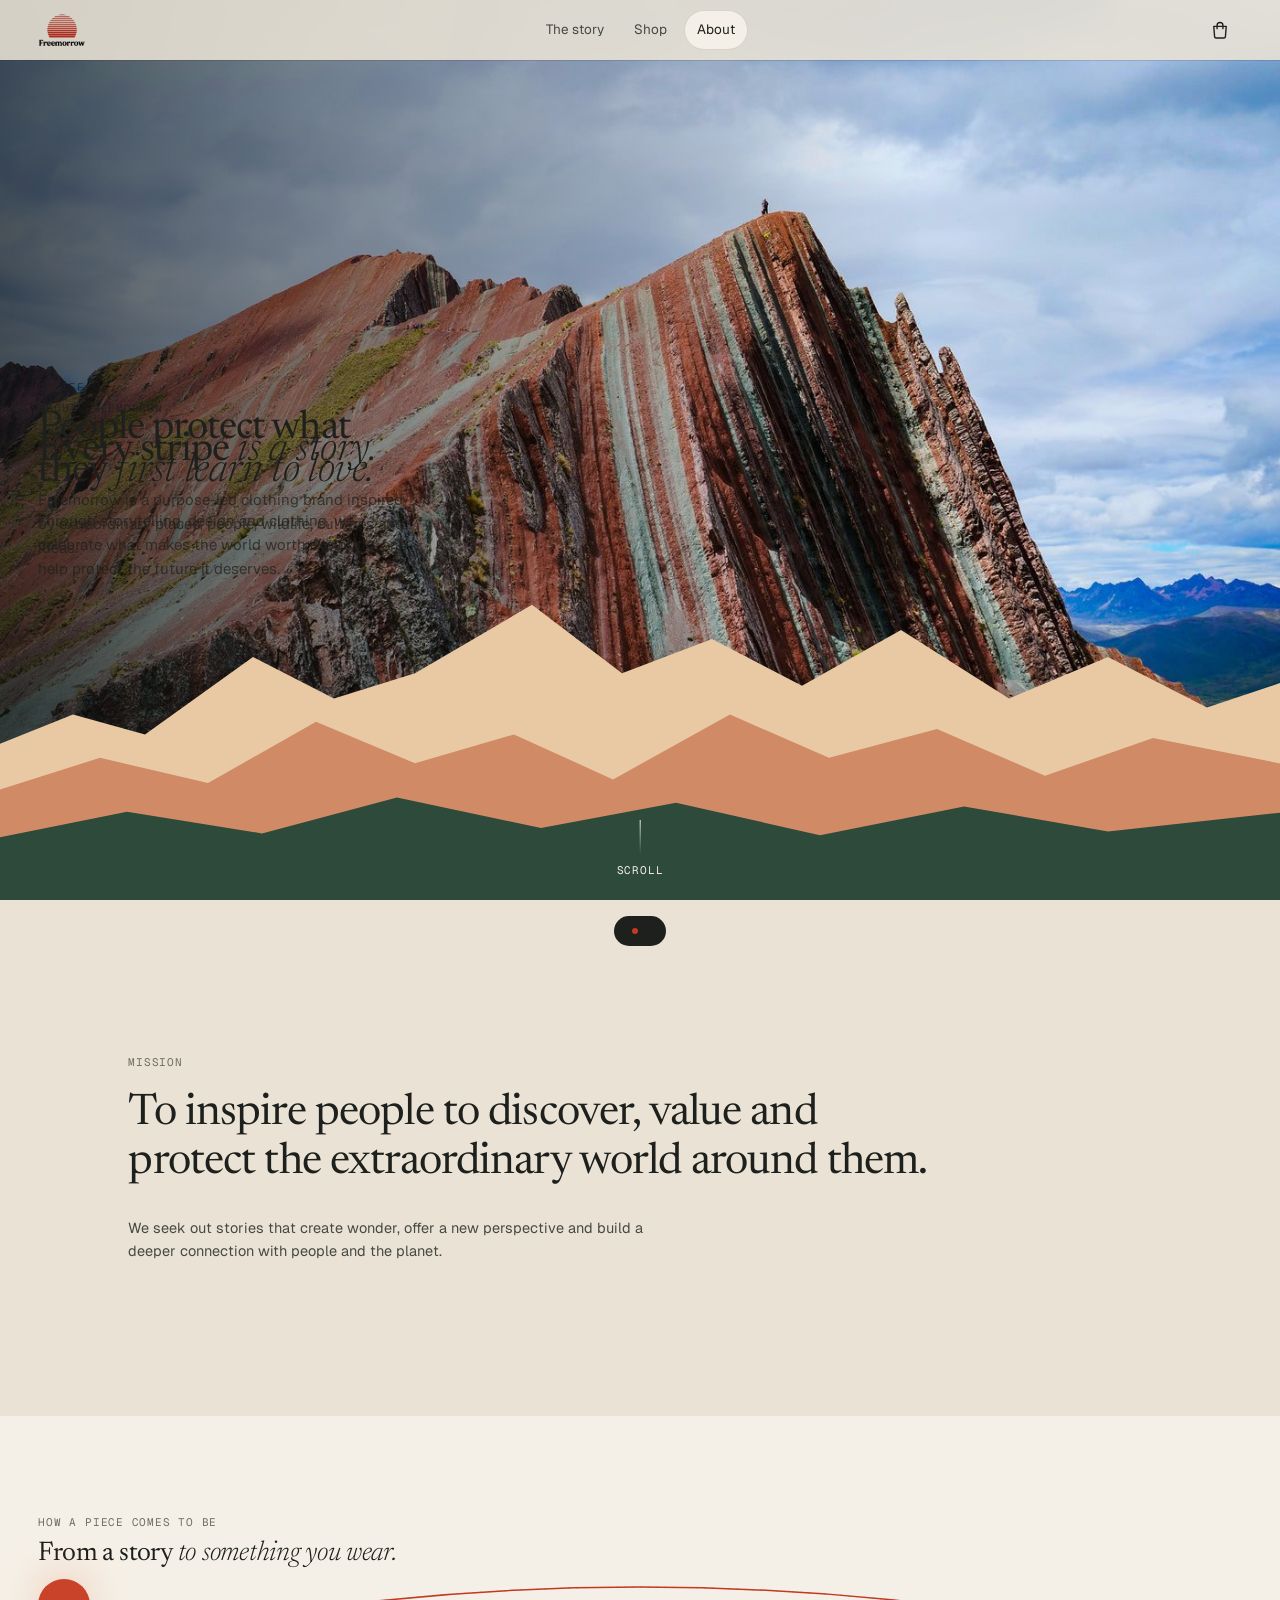
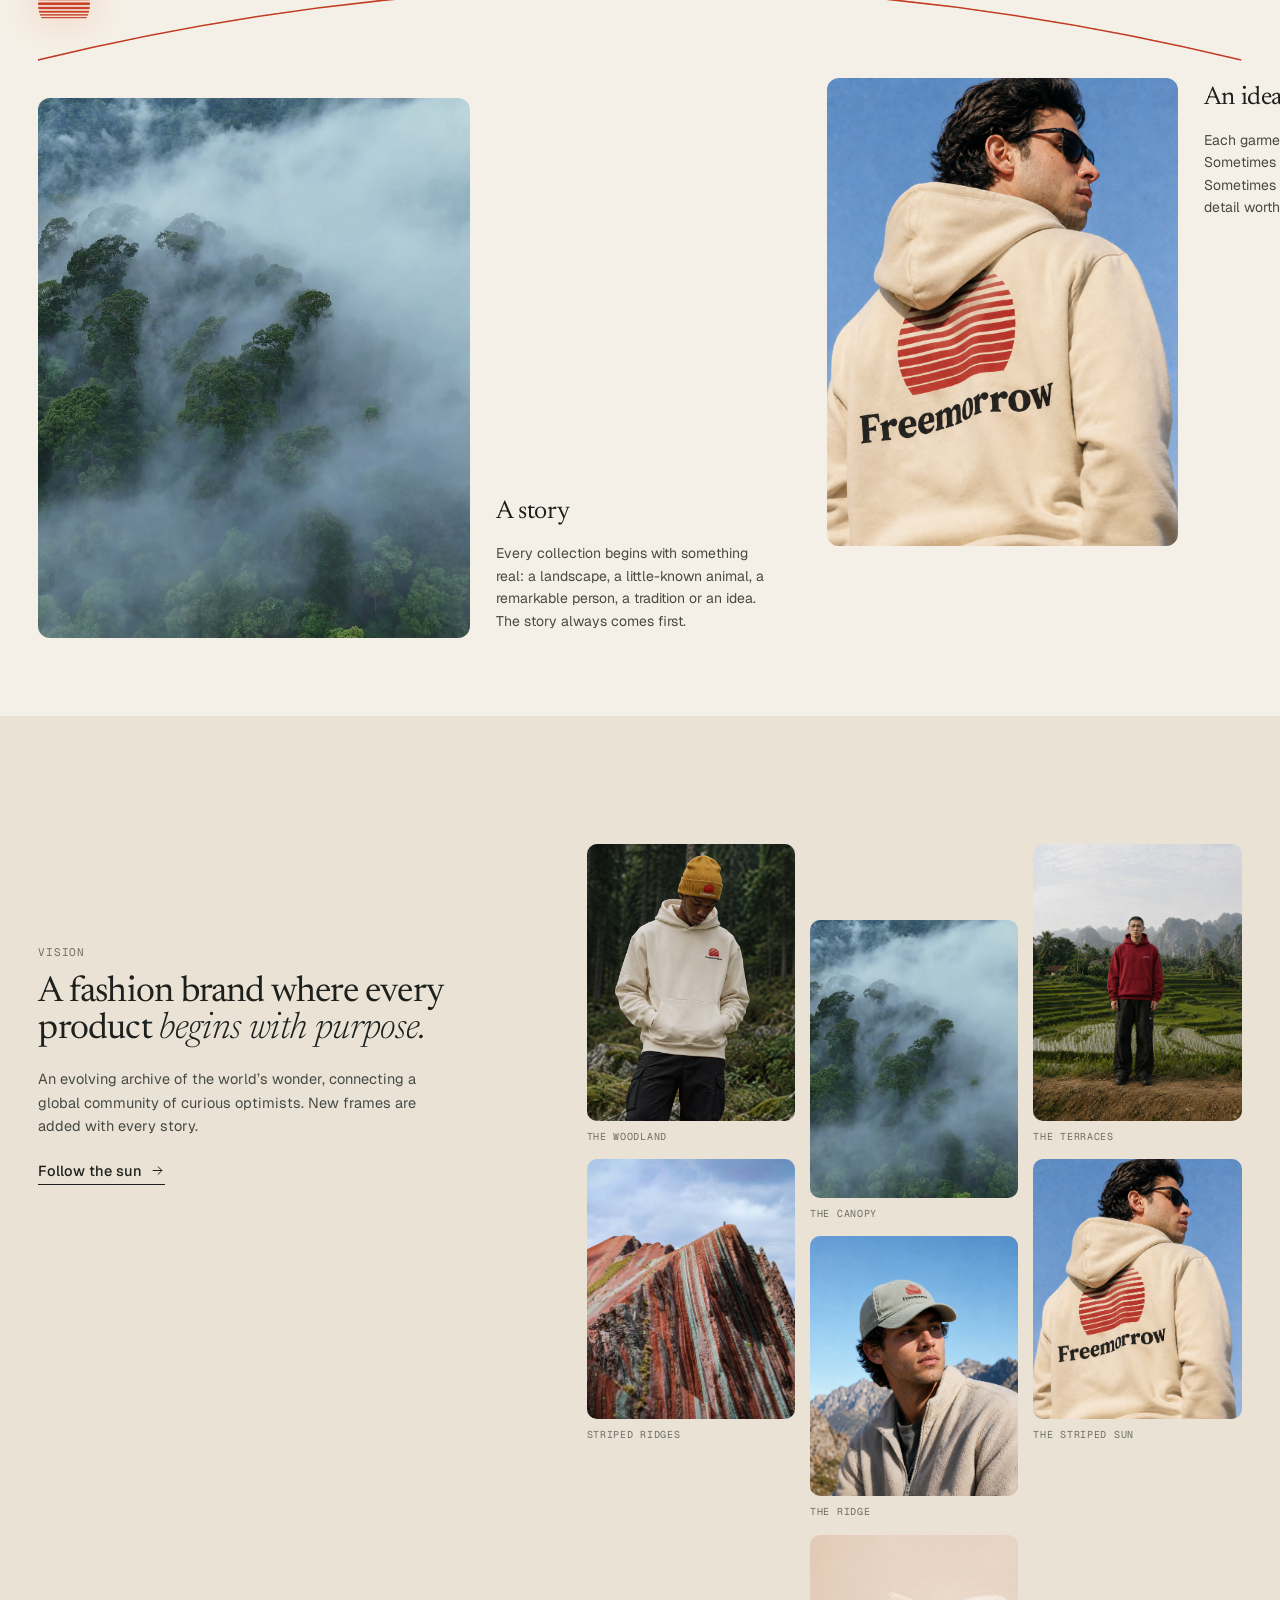
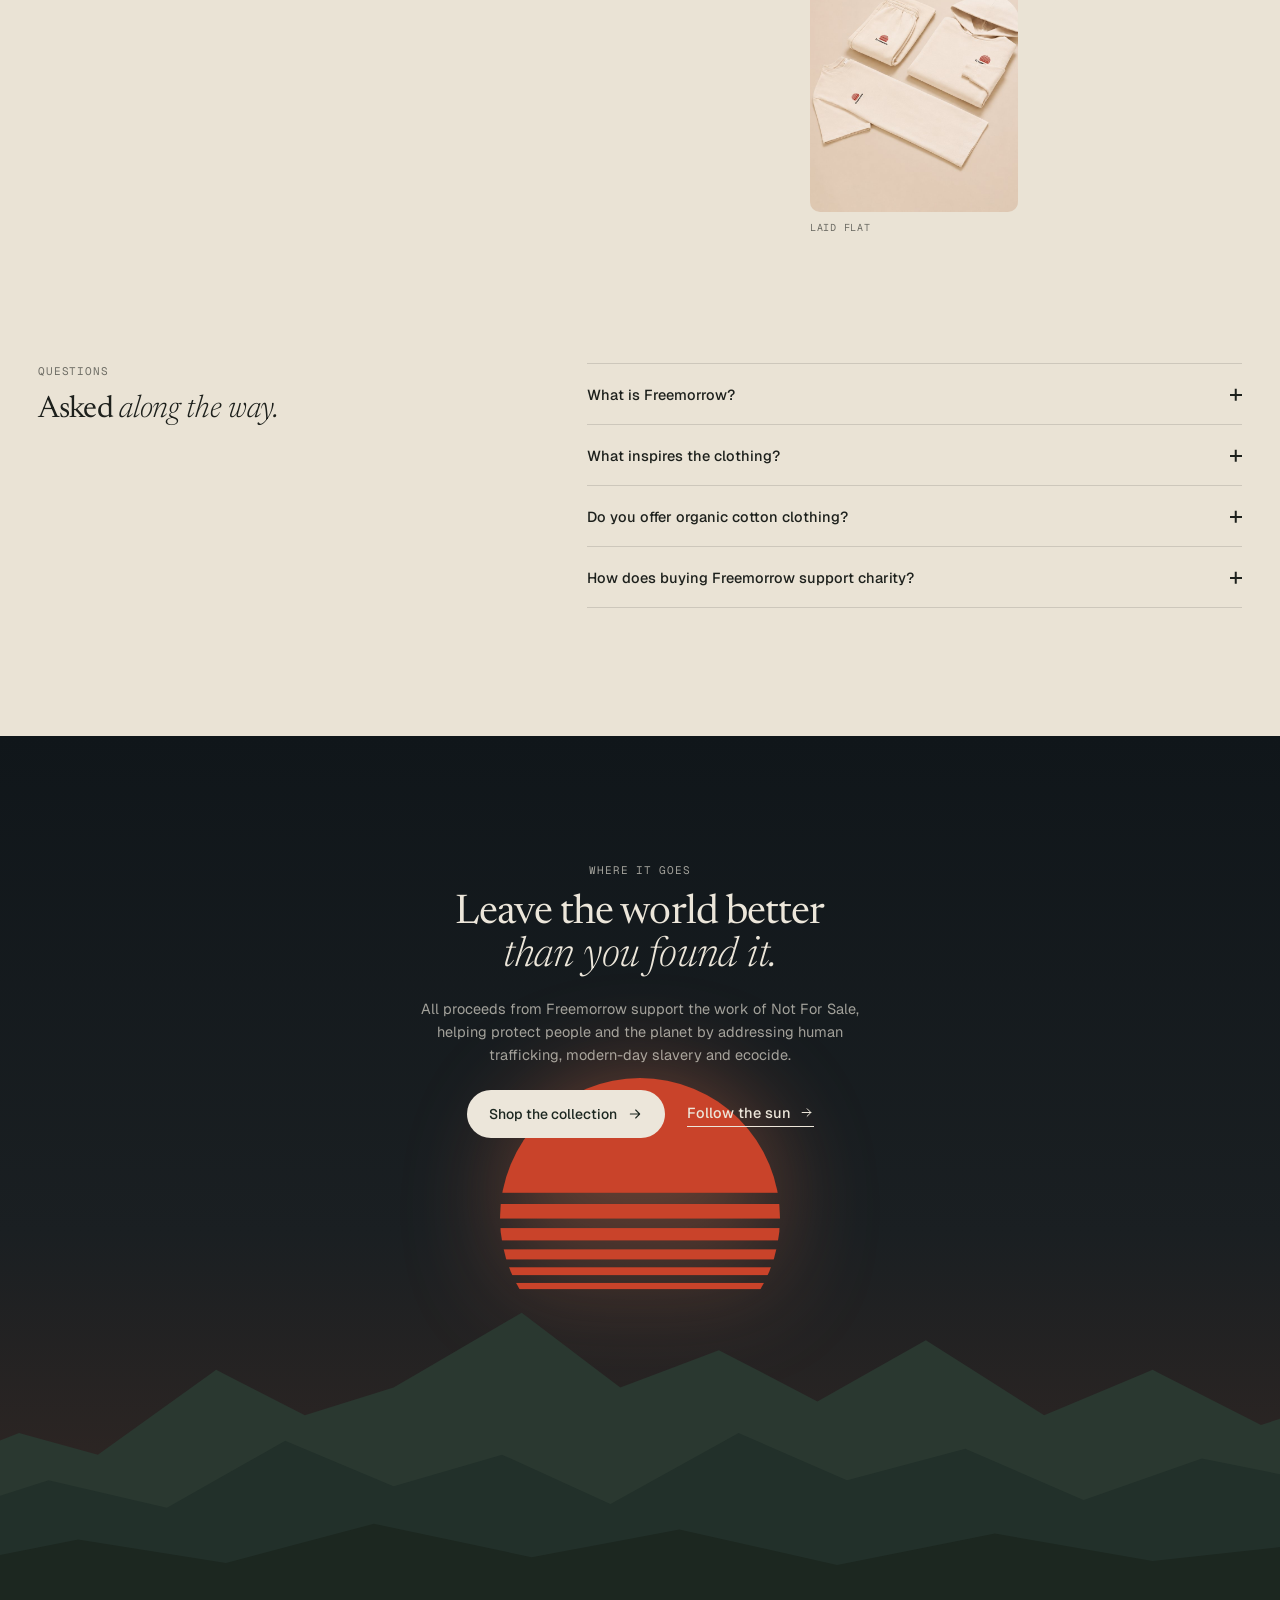
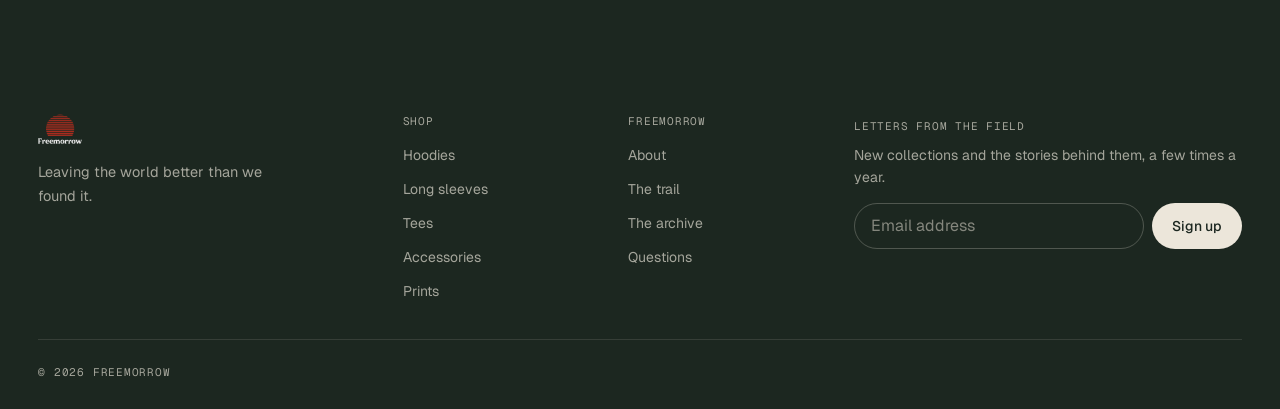
==== commit 29d8dd7c: "Autoplay the sunrise, add a countdown to the canopy, drop numbered labels - The sunrise plays by its" ====
--- a/about.html
+++ b/about.html
@@ -8,19 +8,19 @@
 <link rel="preconnect" href="https://fonts.googleapis.com">
 <link rel="preconnect" href="https://fonts.gstatic.com" crossorigin>
 <link href="https://fonts.googleapis.com/css2?family=Geist:wght@300..600&family=Geist+Mono:wght@400;500&family=Newsreader:ital,opsz,wght@0,6..72,400;1,6..72,300&display=swap" rel="stylesheet">
-<link rel="stylesheet" href="css/store.css?v=1">
-<link rel="stylesheet" href="css/kit.css?v=1">
-<link rel="stylesheet" href="css/sunrise.css?v=1">
-<link rel="stylesheet" href="css/pages.css?v=1">
+<link rel="stylesheet" href="css/store.css?v=2">
+<link rel="stylesheet" href="css/kit.css?v=2">
+<link rel="stylesheet" href="css/sunrise.css?v=2">
+<link rel="stylesheet" href="css/pages.css?v=2">
 </head>
 <body data-page="about" data-own data-home="The story">
 <main id="main"></main>
-<script src="js/store.js?v=1" data-assets="assets/"></script>
-<script src="js/details.js?v=1"></script>
-<script src="js/kit.js?v=1"></script>
+<script src="js/store.js?v=2" data-assets="assets/"></script>
+<script src="js/details.js?v=2"></script>
+<script src="js/kit.js?v=2"></script>
 <script src="https://cdnjs.cloudflare.com/ajax/libs/gsap/3.12.5/gsap.min.js"></script>
 <script src="https://cdnjs.cloudflare.com/ajax/libs/gsap/3.12.5/ScrollTrigger.min.js"></script>
-<script src="js/about.js?v=1"></script>
+<script src="js/about.js?v=2"></script>
 
 </body>
 </html>
--- a/css/sunrise.css
+++ b/css/sunrise.css
@@ -78,6 +78,21 @@
 /* chrome on the stage */
 .cue{left:50%;bottom:22px;transform:translateX(-50%);z-index:9;display:flex;flex-direction:column;align-items:center;gap:8px;color:var(--paper)!important}
 .cue i{width:1px;height:34px;background:linear-gradient(var(--paper),transparent)}
+.cue{cursor:pointer;font-family:var(--mono)}
+.cue:hover i{background:linear-gradient(#F08A6E,transparent)}
+/* the canopy plays on by itself: a countdown ring that pauses, and the same scroll cue */
+.auto{left:50%;bottom:22px;transform:translateX(-50%);z-index:9;display:flex;flex-direction:column;align-items:center;gap:12px;opacity:0;visibility:hidden;transition:opacity .4s,visibility .4s}
+.auto.on{opacity:1;visibility:visible}
+.auto .cue{transform:none}
+.auto-pp{position:relative;width:44px;height:44px;display:grid;place-items:center;color:#F7F2E9;border-radius:50%}
+.auto-pp svg:first-child{position:absolute;inset:0;width:100%;height:100%;transform:rotate(-90deg)}
+.auto-pp .trk{fill:rgba(10,14,12,.28);stroke:rgba(247,242,233,.3);stroke-width:1.5}
+.auto-pp .run{fill:none;stroke:#F7F2E9;stroke-width:1.5;stroke-linecap:round}
+.auto-pp .ic{position:relative;width:16px;height:16px;fill:none;stroke:currentColor;stroke-width:2;stroke-linecap:round;stroke-linejoin:round}
+.auto-pp .pl{display:none;fill:currentColor}
+.auto-pp[aria-pressed="true"] .pa{display:none}
+.auto-pp[aria-pressed="true"] .pl{display:block}
+.auto-pp:hover .trk{fill:rgba(10,14,12,.45)}
 @media (prefers-reduced-motion:no-preference){.cue i{animation:cue 2s ease-in-out infinite;transform-origin:top}}
 @keyframes cue{0%{transform:scaleY(0)}50%{transform:scaleY(1)}100%{transform:scaleY(1);opacity:0}}
 .chap{right:clamp(12px,1.6vw,26px);top:50%;transform:translateY(-50%);z-index:9;display:flex;flex-direction:column;gap:2px}
@@ -105,7 +120,6 @@
   .pin span{display:none}
   .sc-wood{background:#141A15}
   .sc-wood .fill{top:36%}
-  .cue{display:none}
 }
 
 /* after the story: the collection as cards */
--- a/css/pages.css
+++ b/css/pages.css
@@ -184,7 +184,7 @@
 .step figure img,.step figure video{width:100%;height:100%;object-fit:cover}
 .step > div{width:min(280px,22vw);padding-bottom:6px}
 .step:nth-child(even) > div{align-self:flex-start}
-.step h3{font-family:var(--serif);font-weight:400;font-size:clamp(22px,2vw,30px);letter-spacing:-.015em;margin:8px 0 10px}
+.step h3{font-family:var(--serif);font-weight:400;font-size:clamp(22px,2vw,30px);letter-spacing:-.015em;margin:0 0 10px}
 .step p:not(.mono){color:var(--ink-2);margin:0;font-size:14px}
 
 .ab-vision{display:grid;grid-template-columns:minmax(0,.85fr) minmax(0,1.15fr);gap:clamp(28px,5vw,80px);padding:clamp(90px,10vw,150px) var(--g);overflow:hidden}
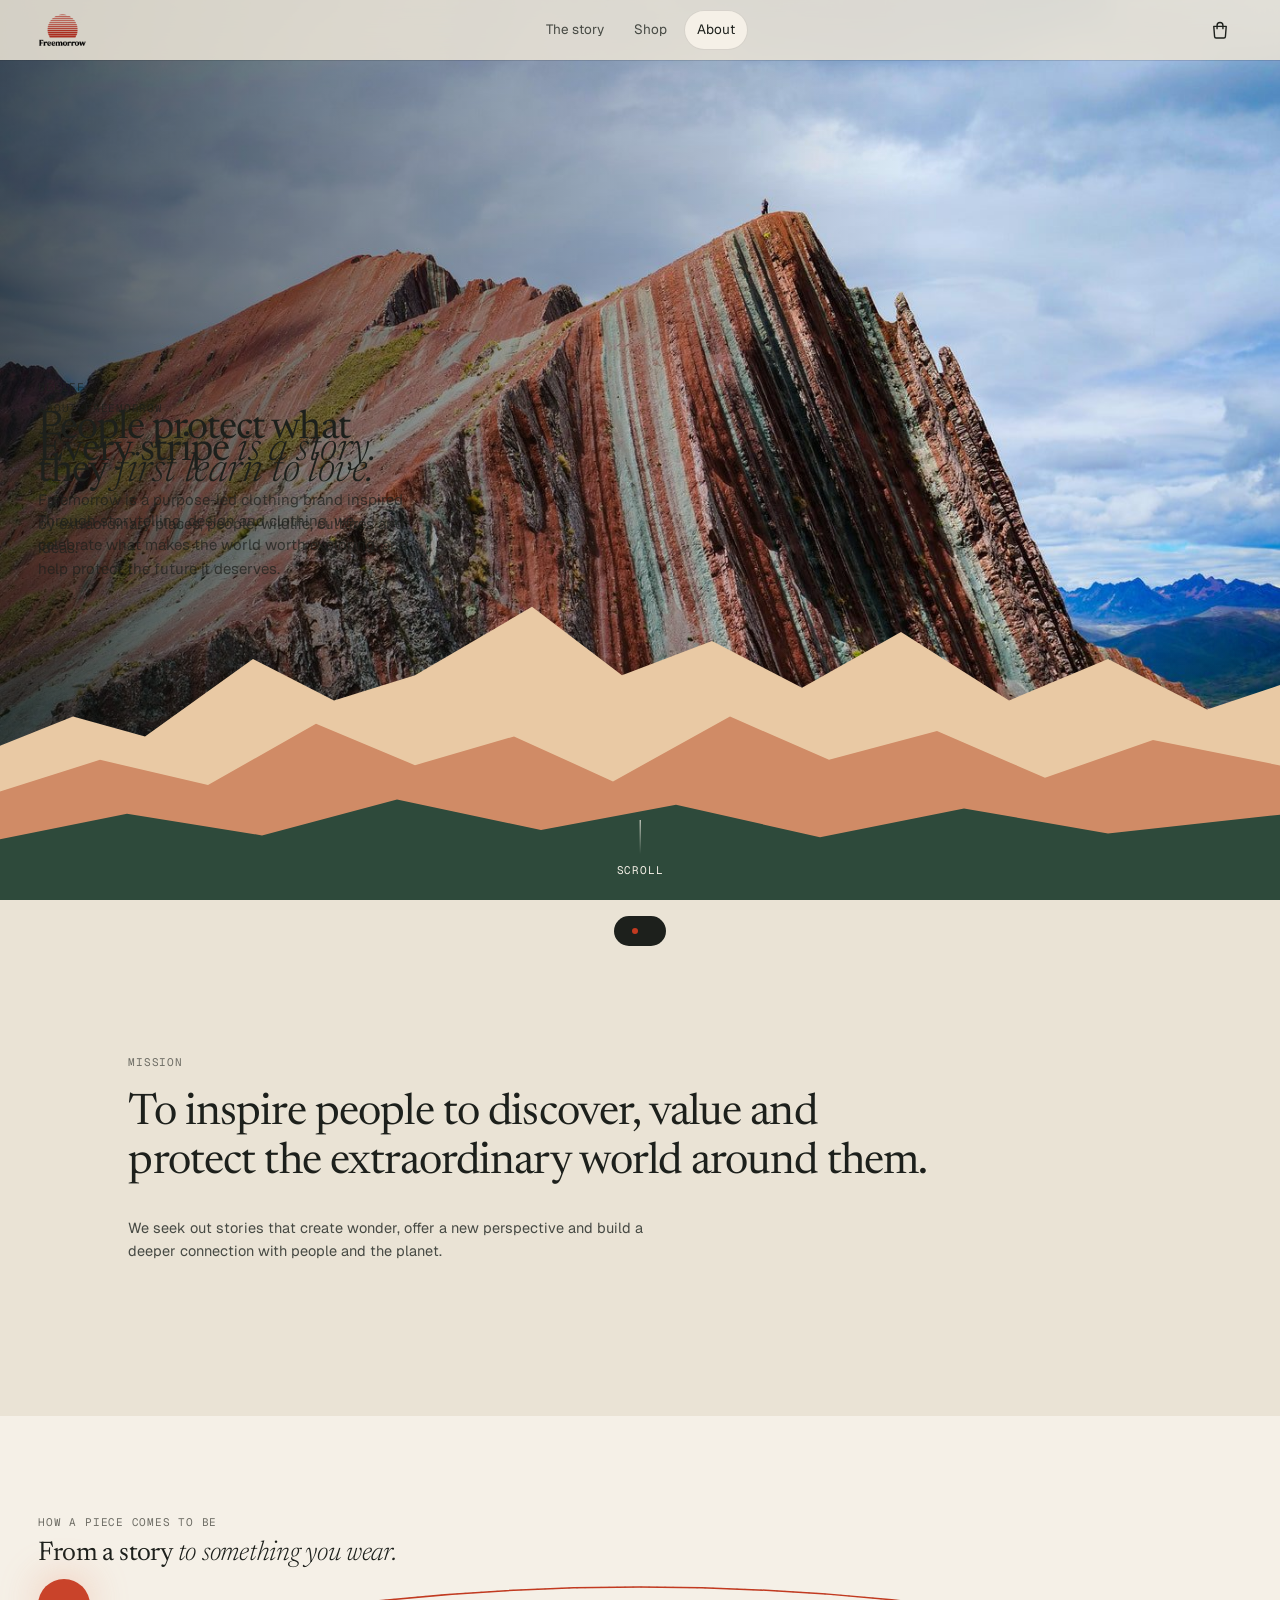
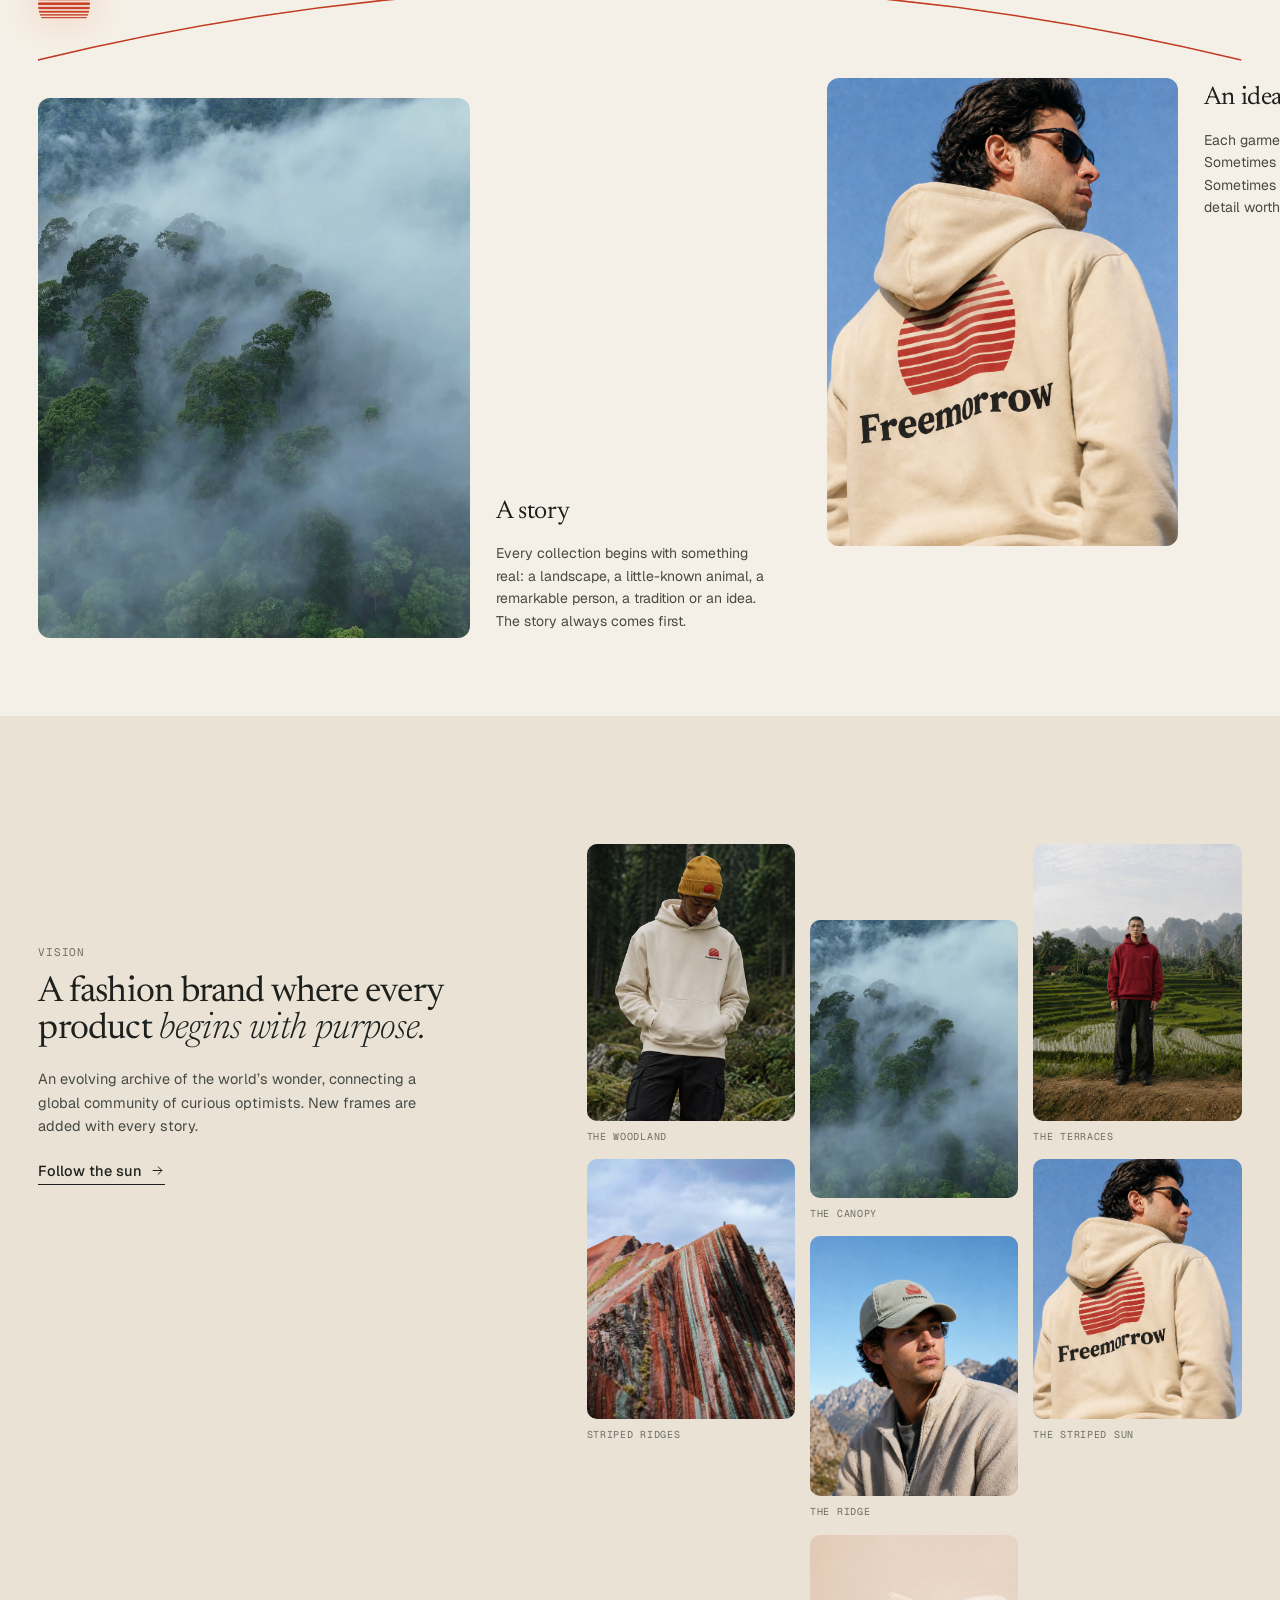
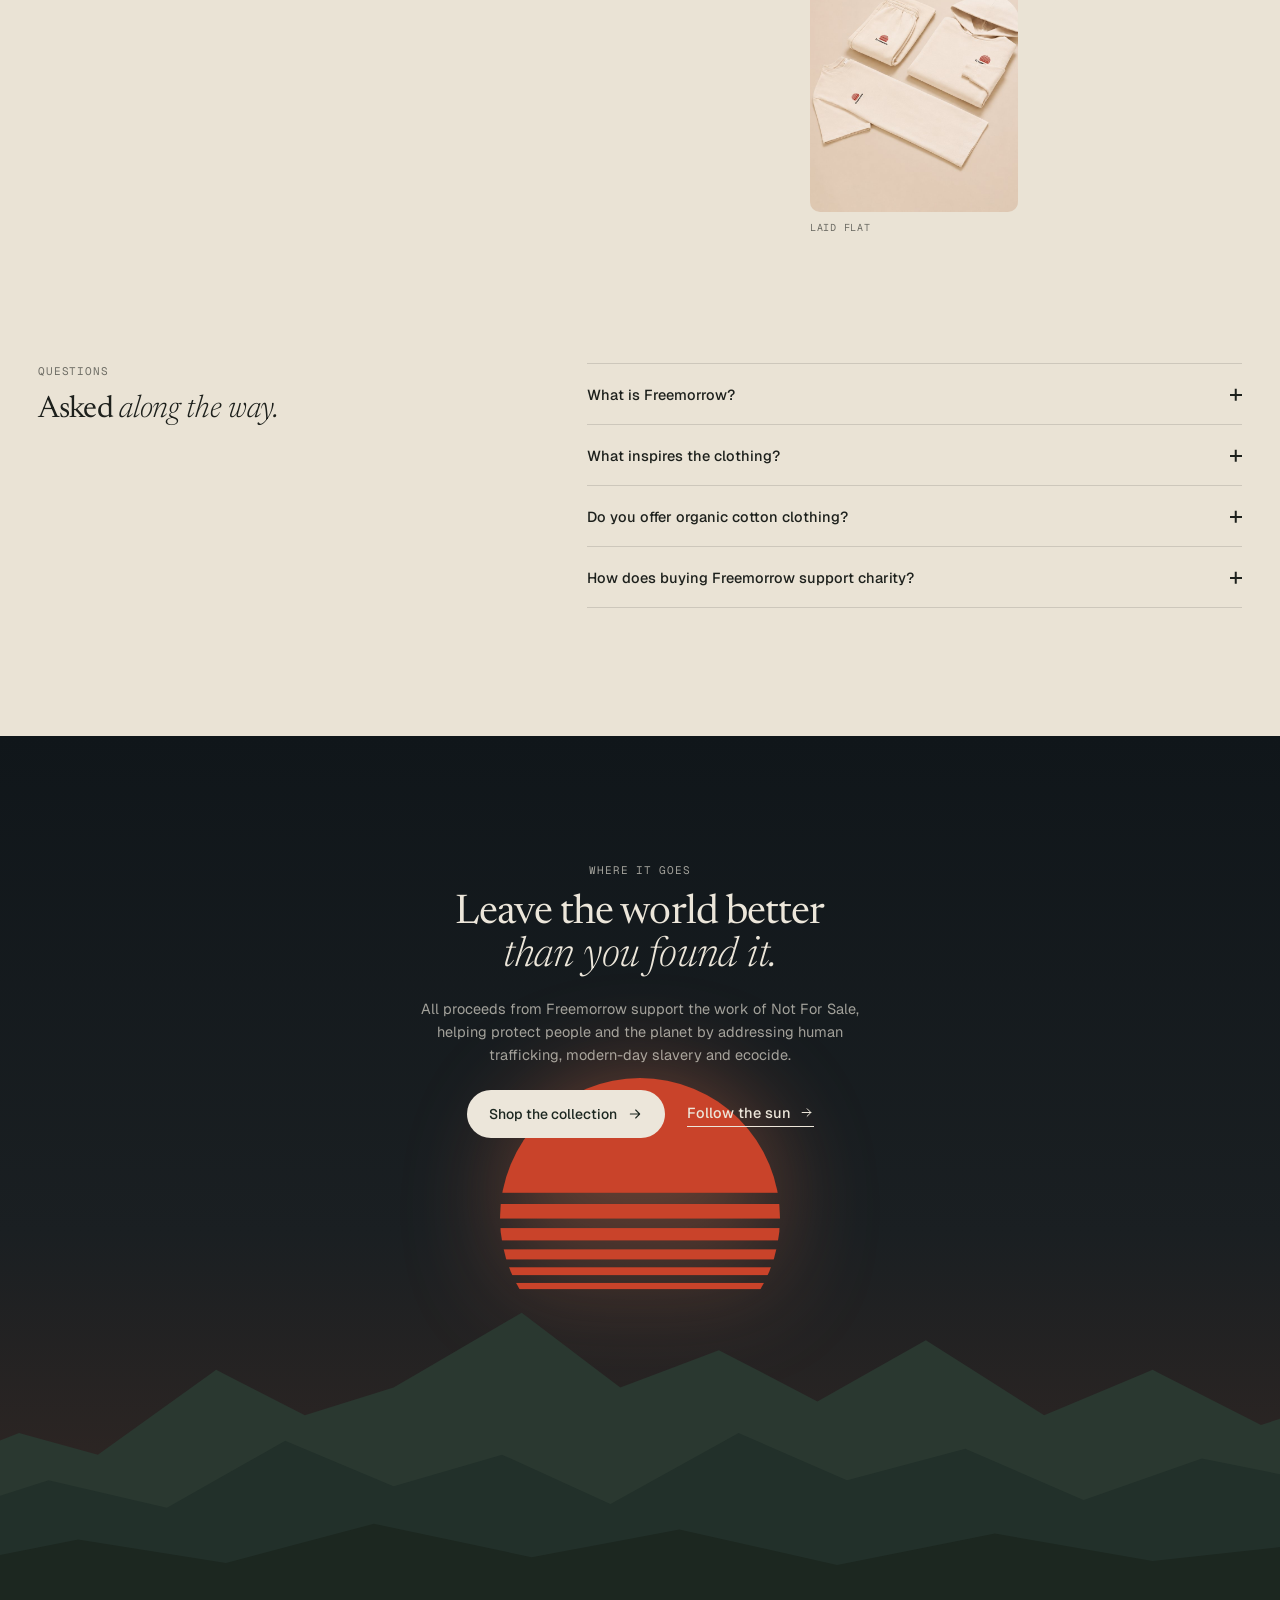
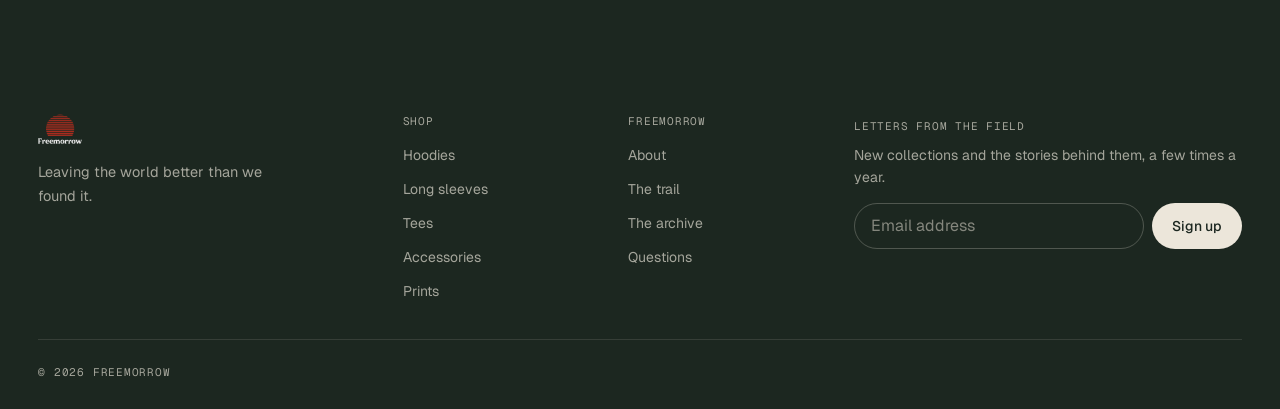
==== commit 3ee4364d: "Fix the footer seam, the logo on dark scenes and the countdown icon - The footer overlaps the end of" ====
--- a/about.html
+++ b/about.html
@@ -9,15 +9,15 @@
 <link rel="preconnect" href="https://fonts.gstatic.com" crossorigin>
 <link href="https://fonts.googleapis.com/css2?family=Geist:wght@300..600&family=Geist+Mono:wght@400;500&family=Newsreader:ital,opsz,wght@0,6..72,400;1,6..72,300&display=swap" rel="stylesheet">
 <link rel="stylesheet" href="css/store.css?v=2">
-<link rel="stylesheet" href="css/kit.css?v=2">
-<link rel="stylesheet" href="css/sunrise.css?v=2">
+<link rel="stylesheet" href="css/kit.css?v=4">
+<link rel="stylesheet" href="css/sunrise.css?v=10">
 <link rel="stylesheet" href="css/pages.css?v=2">
 </head>
 <body data-page="about" data-own data-home="The story">
 <main id="main"></main>
 <script src="js/store.js?v=2" data-assets="assets/"></script>
 <script src="js/details.js?v=2"></script>
-<script src="js/kit.js?v=2"></script>
+<script src="js/kit.js?v=3"></script>
 <script src="https://cdnjs.cloudflare.com/ajax/libs/gsap/3.12.5/gsap.min.js"></script>
 <script src="https://cdnjs.cloudflare.com/ajax/libs/gsap/3.12.5/ScrollTrigger.min.js"></script>
 <script src="js/about.js?v=2"></script>
--- a/css/kit.css
+++ b/css/kit.css
@@ -37,7 +37,11 @@
 .hd{position:sticky;top:0;z-index:100;height:var(--hd);display:grid;grid-template-columns:1fr auto 1fr;align-items:center;gap:16px;padding:0 var(--g);background:rgba(234,227,213,.86);backdrop-filter:blur(12px) saturate(1.2);-webkit-backdrop-filter:blur(12px) saturate(1.2);transition:box-shadow .3s}
 .hd.up{box-shadow:0 1px 0 var(--rule)}
 .logo{display:inline-flex;align-items:center;gap:9px;font-weight:600;letter-spacing:-.02em;font-size:15px;justify-self:start;min-height:44px}
-.logo img{width:48px;height:auto}
+.logo{position:relative}
+.logo img{height:34px;width:auto;transition:opacity .4s}
+/* the white wordmark takes over whenever the header sits on a dark scene */
+.logo .lw{position:absolute;left:50%;top:50%;transform:translate(-50%,-50%);opacity:0}
+.hd.dark .logo .lc{opacity:0}.hd.dark .logo .lw{opacity:1}
 .nav{display:flex;gap:4px}
 .nav a{display:inline-flex;align-items:center;min-height:40px;padding:0 13px;border-radius:999px;font-size:13.5px;color:var(--ink-2);transition:background .25s,color .25s}
 .nav a:hover{color:var(--ink);background:rgba(29,32,28,.06)}
@@ -50,7 +54,7 @@
 .bag-b[data-n="0"] .count{transform:scale(0)}
 .bag-b.bump .count{animation:bump .5s var(--ease)}
 @keyframes bump{40%{transform:scale(1.35)}}
-@media (max-width:760px){.logo img{width:42px}.hd{grid-template-columns:auto 1fr auto}.nav{justify-self:center}.nav a{padding:0 10px}}
+@media (max-width:760px){.logo img{height:29px}.hd{grid-template-columns:auto 1fr auto}.nav{justify-self:center}.nav a{padding:0 10px}}
 
 /* the drafting surface: canvas, grid and rulers */
 .surface{position:relative;background-color:var(--canvas);background-image:linear-gradient(var(--grid) 1px,transparent 1px),linear-gradient(90deg,var(--grid) 1px,transparent 1px);background-size:24px 24px;background-position:-1px -1px}
--- a/css/sunrise.css
+++ b/css/sunrise.css
@@ -6,11 +6,11 @@
 /* header floats over the stage, and turns light when the story goes dark */
 :is(body[data-page="story"],body.float) .hd{position:fixed;left:0;right:0;background:transparent;backdrop-filter:none;-webkit-backdrop-filter:none;box-shadow:none;transition:color .4s,background .4s}
 :is(body[data-page="story"],body.float) .hd.solid{background:rgba(234,227,213,.88);backdrop-filter:blur(12px);-webkit-backdrop-filter:blur(12px);box-shadow:0 1px 0 var(--rule)}
+:is(body[data-page="story"],body.float) .hd.dark.solid{background:rgba(28,39,32,.9);box-shadow:none}
 .hd.dark{color:var(--on-dark)}
 .hd.dark .nav a{color:rgba(236,230,218,.75)}
 .hd.dark .nav a:hover{color:#fff;background:rgba(255,255,255,.08)}
 .hd.dark .nav a[aria-current]{color:var(--ink)}
-.hd.dark .logo img{filter:brightness(1.15)}
 
 /* the stage */
 .story{position:relative}
@@ -19,7 +19,7 @@
 /* drawn: the sun and the mountains it rises over and sets behind */
 .sun{left:0;top:0;transform-origin:0 0;will-change:transform,opacity;width:200px;height:154px;z-index:6;filter:drop-shadow(0 0 40px rgba(233,120,80,.35))}
 .sun svg{width:100%;height:100%}
-.mtn{left:0;right:0;bottom:0;width:100%;height:46%;z-index:7;pointer-events:none}
+.mtn{left:0;right:0;bottom:-2px;width:100%;height:46%;z-index:7;pointer-events:none}
 .mtn.night{z-index:8}
 /* real: each place is a layer that rises over the one before */
 .scene{inset:0;overflow:hidden;will-change:clip-path,transform}
@@ -83,16 +83,20 @@
 /* the canopy plays on by itself: a countdown ring that pauses, and the same scroll cue */
 .auto{left:50%;bottom:22px;transform:translateX(-50%);z-index:9;display:flex;flex-direction:column;align-items:center;gap:12px;opacity:0;visibility:hidden;transition:opacity .4s,visibility .4s}
 .auto.on{opacity:1;visibility:visible}
-.auto .cue{transform:none}
-.auto-pp{position:relative;width:44px;height:44px;display:grid;place-items:center;color:#F7F2E9;border-radius:50%}
-.auto-pp svg:first-child{position:absolute;inset:0;width:100%;height:100%;transform:rotate(-90deg)}
-.auto-pp .trk{fill:rgba(10,14,12,.28);stroke:rgba(247,242,233,.3);stroke-width:1.5}
-.auto-pp .run{fill:none;stroke:#F7F2E9;stroke-width:1.5;stroke-linecap:round}
-.auto-pp .ic{position:relative;width:16px;height:16px;fill:none;stroke:currentColor;stroke-width:2;stroke-linecap:round;stroke-linejoin:round}
-.auto-pp .pl{display:none;fill:currentColor}
+.auto .cue{transform:none;color:var(--fg)!important;transition:color .4s}
+.auto .cue i{background:linear-gradient(var(--fg),transparent)}
+.auto-pp{position:relative;width:44px;height:44px;padding:0;color:var(--fg);border-radius:50%;transition:color .4s}
+/* the ring and the icon are one drawing, so the icon can only ever sit in the middle */
+.auto-pp svg{display:block;width:44px;height:44px}
+.auto-pp .trk{fill:rgba(245,240,231,.6);stroke:currentColor;stroke-opacity:.25;stroke-width:1.5}
+.on-dark .auto-pp .trk{fill:rgba(10,14,12,.28)}
+.auto-pp .run{fill:none;stroke:currentColor;stroke-width:1.5;stroke-linecap:round}
+.auto-pp .pa{fill:none;stroke:currentColor;stroke-width:2;stroke-linecap:round}
+.auto-pp .pl{fill:currentColor;display:none}
 .auto-pp[aria-pressed="true"] .pa{display:none}
-.auto-pp[aria-pressed="true"] .pl{display:block}
-.auto-pp:hover .trk{fill:rgba(10,14,12,.45)}
+.auto-pp[aria-pressed="true"] .pl{display:inline}
+.auto-pp:hover .trk{fill:rgba(245,240,231,.85)}
+.on-dark .auto-pp:hover .trk{fill:rgba(10,14,12,.45)}
 @media (prefers-reduced-motion:no-preference){.cue i{animation:cue 2s ease-in-out infinite;transform-origin:top}}
 @keyframes cue{0%{transform:scaleY(0)}50%{transform:scaleY(1)}100%{transform:scaleY(1);opacity:0}}
 .chap{right:clamp(12px,1.6vw,26px);top:50%;transform:translateY(-50%);z-index:9;display:flex;flex-direction:column;gap:2px}
@@ -104,8 +108,15 @@
 .chap button:hover span,.chap button:focus-visible span,.chap button[aria-current] span{opacity:.85;transform:none}
 .bar{left:0;right:0;bottom:0;height:2px;z-index:9;background:rgba(127,120,110,.18)}
 .bar i{display:block;height:100%;background:var(--sun);transform-origin:0 50%;transform:scaleX(0)}
+.stage.set .bar{opacity:0;visibility:hidden;transition:opacity .6s,visibility .6s}
+/* the story ends on the night mountains and runs straight into the footer: no gap, no hairline between them */
+body[data-page="story"]{background:var(--forest)}
+body[data-page="story"] .ft{position:relative;z-index:1;margin-top:-2px}
 
 @media (max-width:760px){
+  .auto{flex-direction:row;bottom:14px;gap:14px}
+  .auto .cue i{display:none}
+  .auto .cue{min-height:44px;justify-content:center}
   .caps{left:var(--g);right:var(--g);width:auto}
   .cap,.cap[data-cap="0"]{justify-content:flex-start;padding:calc(var(--hd) + 18px) 0 0}
   .cap h1,.cap h2{font-size:clamp(30px,8.4vw,38px);margin-top:10px}
@@ -121,20 +132,3 @@
   .sc-wood{background:#141A15}
   .sc-wood .fill{top:36%}
 }
-
-/* after the story: the collection as cards */
-.coll{padding:clamp(72px,9vw,130px) var(--g) clamp(64px,8vw,110px)}
-.coll-h{display:flex;justify-content:space-between;align-items:flex-end;gap:20px;flex-wrap:wrap;margin-bottom:clamp(24px,3vw,40px)}
-.cards{display:grid;grid-template-columns:repeat(4,minmax(0,1fr));gap:clamp(14px,1.6vw,24px)}
-.card-p{position:relative}
-.ci{display:grid;place-items:center;aspect-ratio:4/5;border-radius:10px;background:var(--paper)}
-.ci img{width:80%;height:80%;object-fit:contain;filter:drop-shadow(0 10px 14px rgba(60,44,28,.1));transition:transform .55s var(--ease)}
-.card-p:hover .ci img{transform:translateY(-6px)}
-.cm{display:flex;justify-content:space-between;gap:12px;padding-top:10px}
-.cm b{display:block;font-weight:500}
-.cm small{color:var(--mute);font-size:12.5px}
-.cm > span{font-family:var(--mono);font-size:12.5px}
-.cq{position:absolute;top:10px;right:10px;width:40px;height:40px;border-radius:50%;display:grid;place-items:center;background:var(--canvas);box-shadow:0 0 0 1px var(--rule);transition:background .25s,color .25s}
-.cq svg{width:16px;height:16px}
-.cq:hover{background:var(--ink);color:var(--paper)}
-@media (max-width:900px){.cards{grid-template-columns:repeat(2,minmax(0,1fr))}}
